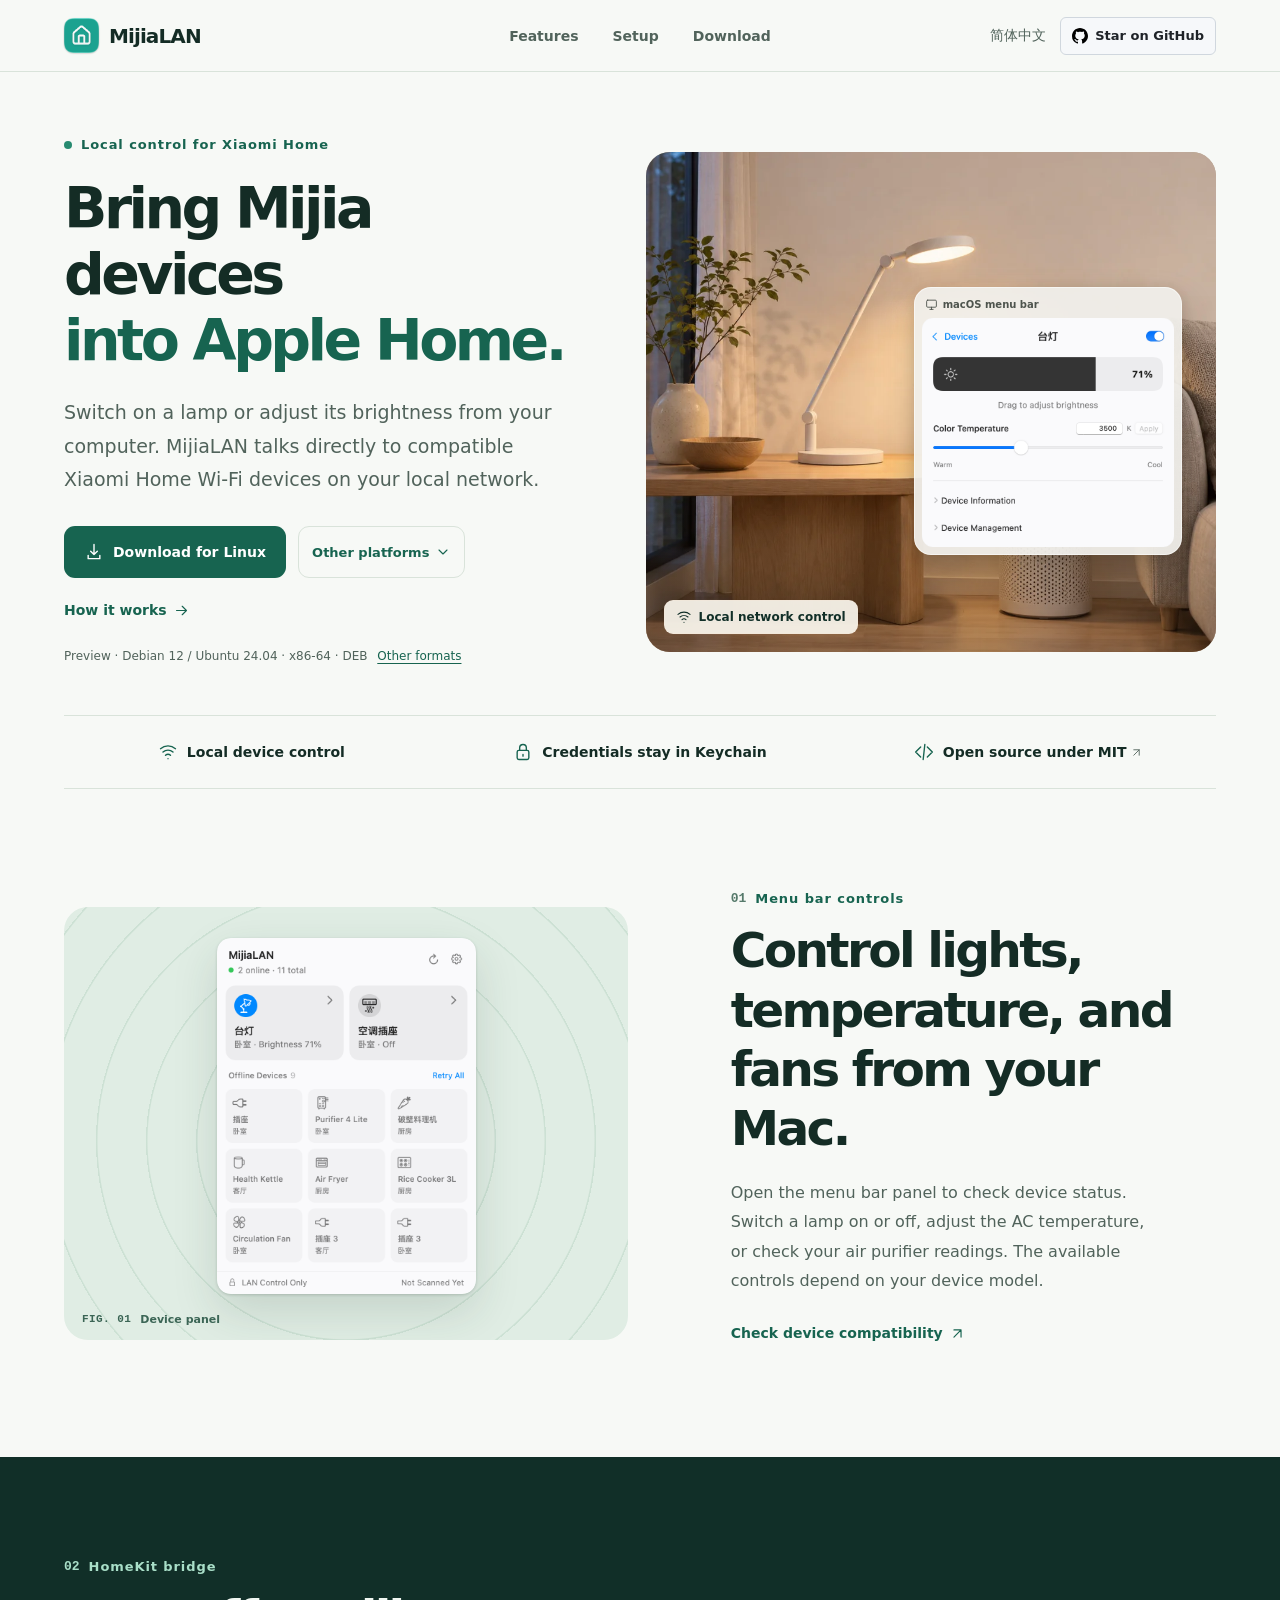
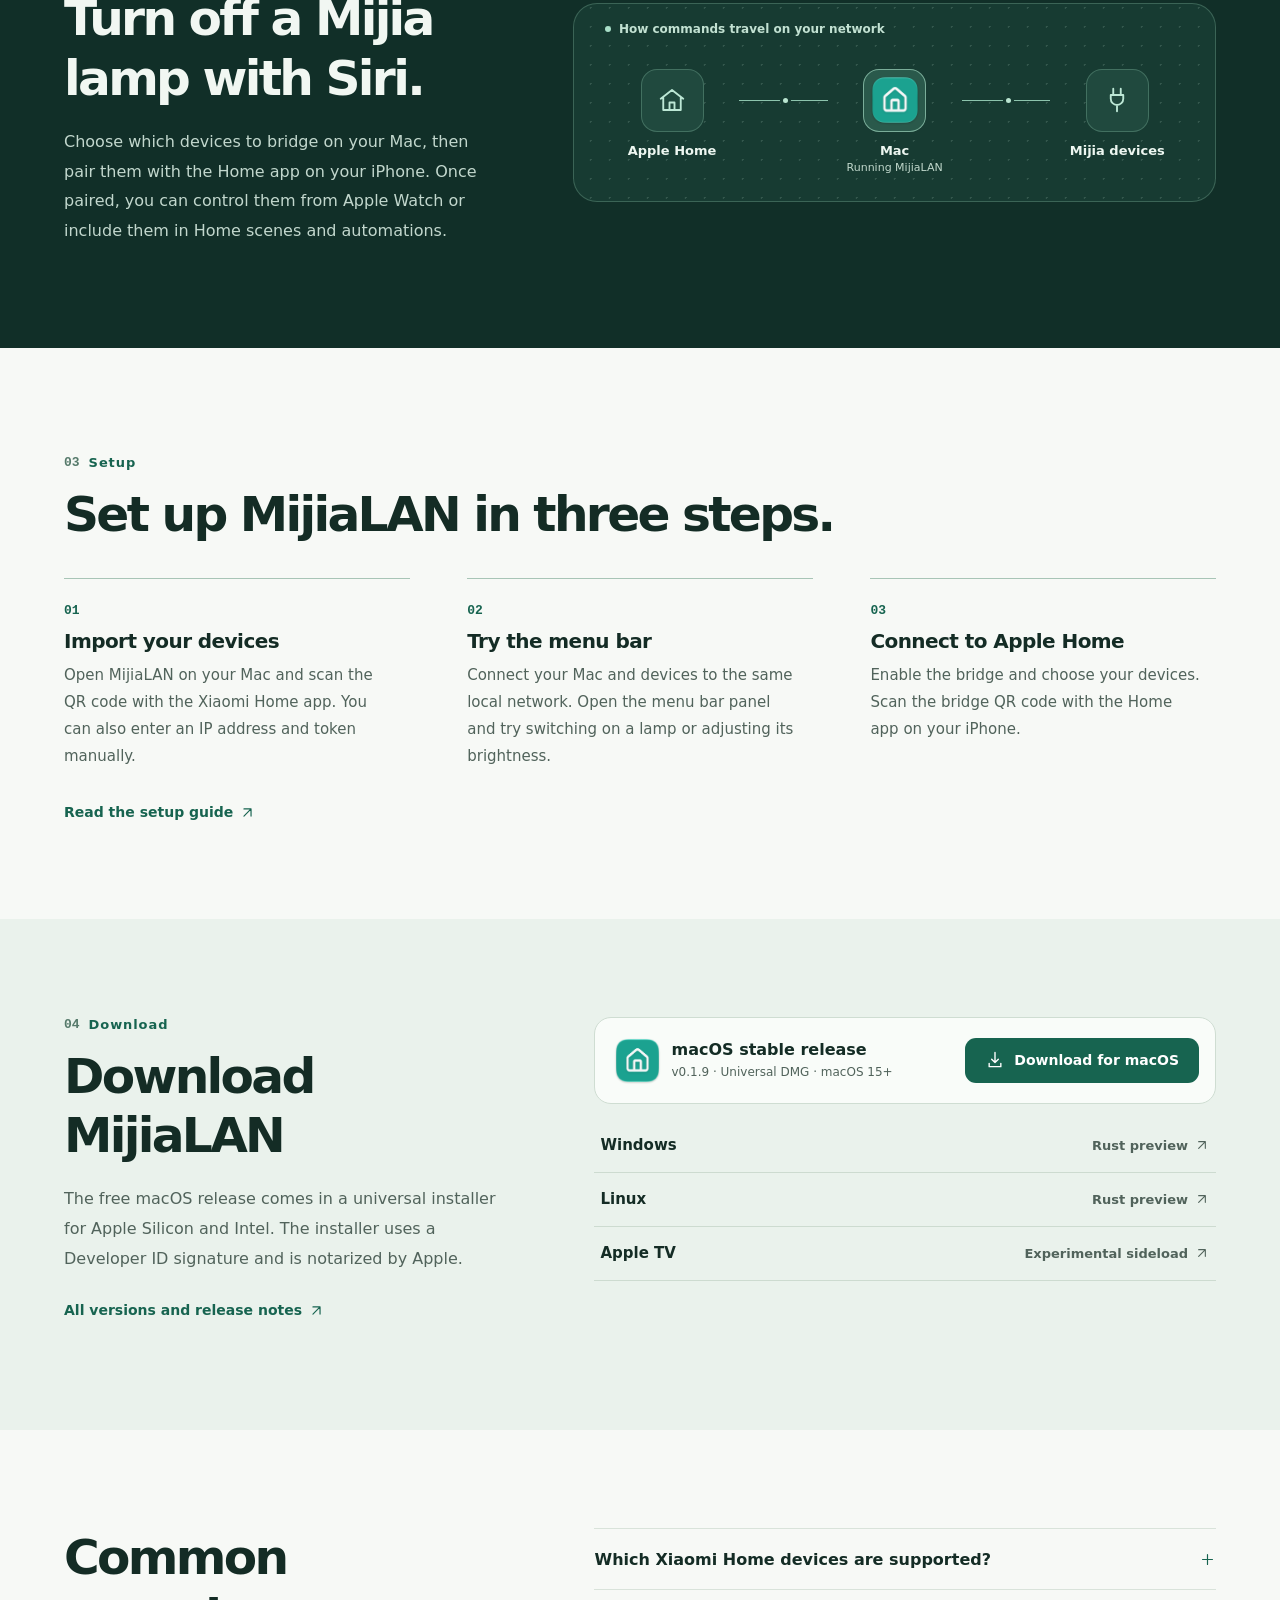
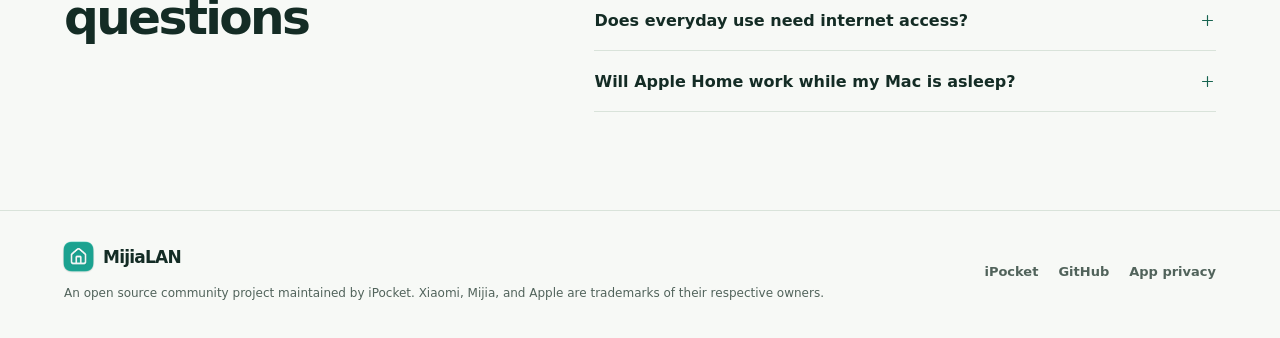
==== en/index.html @ 839fb007 "Update macOS download links for 0.1.9" ====
<!doctype html>
<html lang="en">
  <head>
    <meta charset="utf-8" />
    <meta name="viewport" content="width=device-width, initial-scale=1" />
    <meta name="theme-color" content="#f7f9f6" />
    <meta
      name="description"
      content="Control compatible Xiaomi Home devices from your Mac menu bar and bridge them to Apple Home (HomeKit) over your local network. Free and open source for macOS 15+."
    />
    <meta name="robots" content="max-image-preview:large" />
    <title>Local Xiaomi Home Control &amp; HomeKit Bridge | MijiaLAN</title>
    <link rel="canonical" href="https://mijialan.ipocket.xyz/en/" />
    <link rel="alternate" hreflang="zh-CN" href="https://mijialan.ipocket.xyz/" />
    <link rel="alternate" hreflang="en" href="https://mijialan.ipocket.xyz/en/" />
    <link rel="alternate" hreflang="x-default" href="https://mijialan.ipocket.xyz/" />
    <meta property="og:type" content="website" />
    <meta property="og:site_name" content="MijiaLAN" />
    <meta property="og:locale" content="en_US" />
    <meta property="og:locale:alternate" content="zh_CN" />
    <meta property="og:url" content="https://mijialan.ipocket.xyz/en/" />
    <meta property="og:title" content="Local Xiaomi Home Control &amp; HomeKit Bridge | MijiaLAN" />
    <meta
      property="og:description"
      content="Control Xiaomi Home devices from your Mac menu bar and connect them to Apple Home over your local network. Free and open source."
    />
    <meta property="og:image" content="https://mijialan.ipocket.xyz/assets/mijialan-share.jpg" />
    <meta property="og:image:width" content="1200" />
    <meta property="og:image:height" content="630" />
    <meta property="og:image:alt" content="The MijiaLAN icon next to a living room lit by a desk lamp." />
    <meta name="twitter:card" content="summary_large_image" />
    <meta name="twitter:image:alt" content="The MijiaLAN icon next to a living room lit by a desk lamp." />
    <link rel="icon" type="image/png" href="../assets/mijialan-icon.png" />
    <link rel="stylesheet" href="../styles.css?v=regional-analytics" />
    <script defer src="../downloads.js"></script>
    <script defer src="../analytics.js?v=regional-analytics"></script>
  </head>
  <body>
    <svg class="icon-library" xmlns="http://www.w3.org/2000/svg" aria-hidden="true">
      <symbol id="icon-arrow" viewBox="0 0 24 24"><path d="M5 12h14m-6-6 6 6-6 6" /></symbol>
      <symbol id="icon-external" viewBox="0 0 24 24"><path d="M7 17 17 7M7 7h10v10" /></symbol>
      <symbol id="icon-download" viewBox="0 0 24 24"><path d="M12 3v12m-4-4 4 4 4-4M5 16v4h14v-4" /></symbol>
      <symbol id="icon-chevron" viewBox="0 0 24 24"><path d="m6 9 6 6 6-6" /></symbol>
      <symbol id="icon-check" viewBox="0 0 24 24"><path d="m5 12 4 4L19 6" /></symbol>
      <symbol id="icon-wifi" viewBox="0 0 24 24">
        <path d="M3 8a14 14 0 0 1 18 0M6 12a9 9 0 0 1 12 0m-9 4a4.4 4.4 0 0 1 6 0m-3 4h.01" />
      </symbol>
      <symbol id="icon-home" viewBox="0 0 24 24"><path d="m3 11 9-7 9 7m-2-1v10H5V10m5 10v-6h4v6" /></symbol>
      <symbol id="icon-mac" viewBox="0 0 24 24">
        <rect x="3" y="4" width="18" height="13" rx="2" />
        <path d="M9 21h6m-3-4v4" />
      </symbol>
      <symbol id="icon-plug" viewBox="0 0 24 24">
        <path d="M9 3v5m6-5v5M7 8h10v3a5 5 0 0 1-10 0V8Zm5 8v5" />
      </symbol>
      <symbol id="icon-code" viewBox="0 0 24 24"><path d="m8 6-6 6 6 6m8-12 6 6-6 6m-3-15-2 18" /></symbol>
      <symbol id="icon-lock" viewBox="0 0 24 24">
        <rect x="5" y="10" width="14" height="11" rx="2" />
        <path d="M8 10V7a4 4 0 0 1 8 0v3m-4 5v2" />
      </symbol>
      <symbol id="icon-plus" viewBox="0 0 24 24"><path d="M5 12h14M12 5v14" /></symbol>
    </svg>
    <a class="skip-link" href="#main-content">Skip to content</a>

    <header class="site-header" id="top">
      <div class="shell header-inner">
        <a class="wordmark" href="#top" aria-label="MijiaLAN home">
          <img src="../assets/mijialan-icon.png" width="43" height="43" alt="" />
          <span>MijiaLAN</span>
        </a>
        <nav class="site-nav" aria-label="Main navigation">
          <a href="#features">Features</a>
          <a href="#setup">Setup</a>
          <a href="#download">Download</a>
        </nav>
        <div class="header-actions">
          <a class="locale-link" href="../" lang="zh-CN" hreflang="zh-CN">简体中文</a>
          <a
            class="source-link"
            href="https://github.com/iPocket-APP/MijiaLAN"
            aria-label="Star MijiaLAN on GitHub"
          >
            <img src="../assets/github-mark.svg" width="16" height="16" alt="" />
            <span>Star<span class="source-site"> on GitHub</span></span>
          </a>
        </div>
      </div>
    </header>

    <main id="main-content">
      <section class="shell hero" aria-labelledby="hero-title">
        <div class="hero-copy">
          <p class="eyebrow">
            <span class="status-dot" aria-hidden="true"></span> Local control for Xiaomi Home
          </p>
          <h1 id="hero-title">Bring Mijia devices <span>into Apple Home.</span></h1>
          <p class="hero-description">
            Switch on a lamp or adjust its brightness from your computer. MijiaLAN talks directly to
            compatible Xiaomi Home Wi-Fi devices on your local network.
          </p>
          <div class="hero-actions" data-platform-picker>
            <a
              class="button button-primary"
              href="#download"
              data-hero-download
              data-download-placement="hero"
              aria-describedby="hero-requirements"
            >
              <svg class="icon" aria-hidden="true"><use href="#icon-download" /></svg>
              <span>Choose a platform</span>
            </a>
            <button
              type="button"
              class="button platform-toggle"
              data-platform-toggle
              aria-controls="download-platforms"
              aria-expanded="false"
              hidden
            >
              <span>Other platforms</span>
              <svg class="icon" aria-hidden="true"><use href="#icon-chevron" /></svg>
            </button>
            <div
              class="platform-picker"
              id="download-platforms"
              role="group"
              aria-label="Download platform"
              hidden
            >
              <button
                type="button"
                data-option-platform="macos"
                data-label="Download for macOS"
                data-requirements="macOS 15 or later · Apple Silicon and Intel"
                aria-pressed="false"
              >
                <strong>macOS</strong>
                <small>Stable · Universal DMG</small>
                <svg class="icon" aria-hidden="true"><use href="#icon-check" /></svg>
              </button>
              <button
                type="button"
                data-option-platform="windows"
                data-label="Download for Windows"
                data-requirements="Preview · Windows x64 · MSI"
                data-release-label="Installation notes"
                aria-pressed="false"
              >
                <strong>Windows</strong>
                <small>Preview · x64 MSI</small>
                <svg class="icon" aria-hidden="true"><use href="#icon-check" /></svg>
              </button>
              <button
                type="button"
                data-option-platform="linux"
                data-label="Download for Linux"
                data-requirements="Preview · Debian 12 / Ubuntu 24.04 · x86-64 · DEB"
                data-release-label="Other formats"
                aria-pressed="false"
              >
                <strong>Linux</strong>
                <small>Preview · x86-64 DEB</small>
                <svg class="icon" aria-hidden="true"><use href="#icon-check" /></svg>
              </button>
            </div>
            <a class="text-link" href="#setup">
              How it works <svg class="icon" aria-hidden="true"><use href="#icon-arrow" /></svg>
            </a>
          </div>
          <p class="hero-requirements" id="hero-requirements">
            <span data-hero-requirements>macOS, Windows, and Linux</span>
            <a data-hero-release href="https://github.com/iPocket-APP/MijiaLAN/releases" hidden
              >Release notes</a
            >
          </p>
        </div>

        <figure class="hero-art">
          <img
            class="hero-scene"
            src="../assets/living-room.webp"
            width="960"
            height="1280"
            alt="A lit desk lamp and an air purifier in a living room."
          />
          <div class="hero-panel">
            <div class="panel-label">
              <svg class="icon" aria-hidden="true"><use href="#icon-mac" /></svg> macOS menu bar
            </div>
            <img
              src="../assets/macos-lamp-en.webp"
              width="720"
              height="654"
              alt="MijiaLAN lamp controls for power, brightness, and color temperature."
            />
          </div>
          <figcaption class="art-caption">
            <svg class="icon" aria-hidden="true"><use href="#icon-wifi" /></svg> Local network control
          </figcaption>
        </figure>
      </section>

      <ul class="shell facts" aria-label="Project highlights">
        <li>
          <svg class="icon" aria-hidden="true"><use href="#icon-wifi" /></svg
          ><span>Local device control</span>
        </li>
        <li>
          <svg class="icon" aria-hidden="true"><use href="#icon-lock" /></svg
          ><span>Credentials stay in Keychain</span>
        </li>
        <li>
          <svg class="icon" aria-hidden="true"><use href="#icon-code" /></svg>
          <a href="https://github.com/iPocket-APP/MijiaLAN/blob/main/LICENSE">
            Open source under MIT <svg class="icon" aria-hidden="true"><use href="#icon-external" /></svg>
          </a>
        </li>
      </ul>

      <section class="shell feature" id="features" aria-labelledby="feature-title">
        <figure class="feature-art">
          <img
            src="../assets/macos-panel-en.webp"
            width="720"
            height="990"
            alt="MijiaLAN menu bar panel showing a lamp, an AC plug, and the connection status of other devices."
            loading="lazy"
          />
          <figcaption><span class="figure-index">FIG. 01</span> Device panel</figcaption>
        </figure>
        <div class="section-copy">
          <p class="eyebrow section-label"><span>01</span> Menu bar controls</p>
          <h2 id="feature-title">Control lights, temperature, and fans from your Mac.</h2>
          <p>
            Open the menu bar panel to check device status. Switch a lamp on or off, adjust the AC
            temperature, or check your air purifier readings. The available controls depend on your device
            model.
          </p>
          <a
            class="text-link"
            href="https://github.com/iPocket-APP/MijiaLAN/blob/main/README.en.md#device-support"
          >
            Check device compatibility
            <svg class="icon" aria-hidden="true"><use href="#icon-external" /></svg>
          </a>
        </div>
      </section>

      <section class="bridge" id="apple-home" aria-labelledby="bridge-title">
        <div class="shell bridge-inner">
          <div class="section-copy">
            <p class="eyebrow section-label"><span>02</span> HomeKit bridge</p>
            <h2 id="bridge-title">Turn off a Mijia lamp with Siri.</h2>
            <p>
              Choose which devices to bridge on your Mac, then pair them with the Home app on your iPhone.
              Once paired, you can control them from Apple Watch or include them in Home scenes and
              automations.
            </p>
          </div>

          <figure class="route">
            <figcaption>
              <span class="status-dot" aria-hidden="true"></span> How commands travel on your network
            </figcaption>
            <div
              class="route-flow"
              role="img"
              aria-label="Apple Home controls Mijia Wi-Fi devices through a Mac running MijiaLAN."
            >
              <div class="route-node">
                <span class="route-icon"
                  ><svg class="icon" aria-hidden="true"><use href="#icon-home" /></svg
                ></span>
                <span>Apple Home</span>
              </div>
              <span class="route-line" aria-hidden="true"></span>
              <div class="route-node route-bridge">
                <span class="route-icon"
                  ><img src="../assets/mijialan-icon.png" width="68" height="68" alt=""
                /></span>
                <span>Mac <small>Running MijiaLAN</small></span>
              </div>
              <span class="route-line" aria-hidden="true"></span>
              <div class="route-node">
                <span class="route-icon"
                  ><svg class="icon" aria-hidden="true"><use href="#icon-plug" /></svg
                ></span>
                <span>Mijia devices</span>
              </div>
            </div>
          </figure>
        </div>
      </section>

      <section class="shell setup" id="setup" aria-labelledby="setup-title">
        <p class="eyebrow section-label"><span>03</span> Setup</p>
        <h2 id="setup-title">Set up MijiaLAN in three steps.</h2>
        <ol class="steps">
          <li>
            <span class="step-number" aria-hidden="true">01</span>
            <h3>Import your devices</h3>
            <p>
              Open MijiaLAN on your Mac and scan the QR code with the Xiaomi Home app. You can also enter an
              IP address and token manually.
            </p>
          </li>
          <li>
            <span class="step-number" aria-hidden="true">02</span>
            <h3>Try the menu bar</h3>
            <p>
              Connect your Mac and devices to the same local network. Open the menu bar panel and try
              switching on a lamp or adjusting its brightness.
            </p>
          </li>
          <li>
            <span class="step-number" aria-hidden="true">03</span>
            <h3>Connect to Apple Home</h3>
            <p>
              Enable the bridge and choose your devices. Scan the bridge QR code with the Home app on your
              iPhone.
            </p>
          </li>
        </ol>
        <a class="text-link" href="https://github.com/iPocket-APP/MijiaLAN/blob/main/README.en.md#setup">
          Read the setup guide <svg class="icon" aria-hidden="true"><use href="#icon-external" /></svg>
        </a>
      </section>

      <section class="downloads" id="download" aria-labelledby="download-title">
        <div class="shell downloads-inner">
          <div class="section-copy">
            <p class="eyebrow section-label"><span>04</span> Download</p>
            <h2 id="download-title">Download MijiaLAN</h2>
            <p>
              The free macOS release comes in a universal installer for Apple Silicon and Intel. The installer
              uses a Developer ID signature and is notarized by Apple.
            </p>
            <a class="text-link" href="https://github.com/iPocket-APP/MijiaLAN/releases">
              All versions and release notes
              <svg class="icon" aria-hidden="true"><use href="#icon-external" /></svg>
            </a>
          </div>
          <div class="platforms">
            <div class="mac-download">
              <div class="platform-heading">
                <img src="../assets/mijialan-icon.png" width="53" height="53" alt="" loading="lazy" />
                <div>
                  <h3>macOS stable release</h3>
                  <p>v0.1.9 · Universal DMG · macOS 15+</p>
                </div>
              </div>
              <a
                class="button button-primary"
                href="https://github.com/iPocket-APP/MijiaLAN/releases/download/v0.1.9/MijiaLAN-0.1.9-universal.dmg"
                data-download-placement="download_section"
                data-download-platform="macos"
              >
                <svg class="icon" aria-hidden="true"><use href="#icon-download" /></svg> Download for macOS
              </a>
            </div>
            <ul class="platform-links" aria-label="Other platforms">
              <li>
                <a
                  id="release-windows"
                  href="https://github.com/iPocket-APP/MijiaLAN/releases/tag/rs-v0.1.0-b14"
                  ><span>Windows</span
                  ><span class="platform-status"
                    >Rust preview
                    <svg class="icon" aria-hidden="true"><use href="#icon-external" /></svg></span
                ></a>
              </li>
              <li>
                <a
                  id="release-linux"
                  href="https://github.com/iPocket-APP/MijiaLAN/releases/tag/rs-linux-v0.1.0-b1"
                  ><span>Linux</span
                  ><span class="platform-status"
                    >Rust preview
                    <svg class="icon" aria-hidden="true"><use href="#icon-external" /></svg></span
                ></a>
              </li>
              <li>
                <a href="https://github.com/iPocket-APP/MijiaLAN/releases/tag/tvos-v0.1.1-b3"
                  ><span>Apple TV</span
                  ><span class="platform-status"
                    >Experimental sideload
                    <svg class="icon" aria-hidden="true"><use href="#icon-external" /></svg></span
                ></a>
              </li>
            </ul>
          </div>
        </div>
      </section>

      <section class="shell faq" aria-labelledby="faq-title">
        <h2 id="faq-title">Common questions</h2>
        <div class="faq-list">
          <details>
            <summary>
              Which Xiaomi Home devices are supported?
              <svg class="icon" aria-hidden="true"><use href="#icon-plus" /></svg>
            </summary>
            <p>
              MijiaLAN supports compatible Mijia Wi-Fi devices reachable on your local network, including
              selected lights, plugs, fans, air conditioners, and purifiers. See the
              <a href="https://github.com/iPocket-APP/MijiaLAN/blob/main/README.en.md#device-support"
                >device compatibility list</a
              >
              for models and available controls.
            </p>
          </details>
          <details>
            <summary>
              Does everyday use need internet access?
              <svg class="icon" aria-hidden="true"><use href="#icon-plus" /></svg>
            </summary>
            <p>
              Once your devices are imported and their specifications are cached, you can control them over
              your local network. QR import through Xiaomi Home and fetching uncached device specifications
              require internet access.
            </p>
          </details>
          <details>
            <summary>
              Will Apple Home work while my Mac is asleep?
              <svg class="icon" aria-hidden="true"><use href="#icon-plus" /></svg>
            </summary>
            <p>
              Apple Home needs your Mac to stay awake with MijiaLAN running in the background. A home hub such
              as a HomePod or Apple TV is also needed for remote access or Home automations.
            </p>
          </details>
        </div>
      </section>
    </main>

    <footer class="site-footer">
      <div class="shell footer-inner">
        <div>
          <a class="wordmark" href="#top" aria-label="MijiaLAN, back to top">
            <img src="../assets/mijialan-icon.png" width="37" height="37" alt="" loading="lazy" />
            <span>MijiaLAN</span>
          </a>
          <p>
            An open source community project maintained by iPocket. Xiaomi, Mijia, and Apple are trademarks of
            their respective owners.
          </p>
        </div>
        <nav class="footer-links" aria-label="Footer navigation">
          <a href="https://ipocket.xyz/">iPocket</a>
          <a href="https://github.com/iPocket-APP/MijiaLAN">GitHub</a>
          <a href="https://github.com/iPocket-APP/MijiaLAN/blob/main/PRIVACY.en.md">App privacy</a>
          <button
            type="button"
            data-analytics-settings="regional"
            aria-controls="analytics-consent"
            aria-expanded="false"
            hidden
          >
            Analytics settings
          </button>
        </nav>
      </div>
      <div class="shell">
        <section
          class="analytics-consent"
          id="analytics-consent"
          aria-labelledby="analytics-title"
          tabindex="-1"
          hidden
        >
          <h2 id="analytics-title">Analytics settings</h2>
          <p>
            Google Analytics uses cookies to measure page visits and installer button clicks. You can change
            your choice any time from the footer.
            <a href="https://policies.google.com/technologies/partner-sites?hl=en">How Google uses data</a>
          </p>
          <div class="analytics-actions">
            <button class="button analytics-choice" type="button" data-analytics-choice="deny">
              Turn off analytics
            </button>
            <button class="button analytics-choice" type="button" data-analytics-choice="allow">
              Allow analytics
            </button>
          </div>
        </section>
      </div>
    </footer>
  </body>
</html>
---- styles.css ----
:root {
  color-scheme: light;
  --paper: #f7f9f6;
  --ink: #142c25;
  --muted: #51635b;
  --green: #176450;
  --green-hover: #104e3f;
  --line: #d9e3da;
  --soft: #eaf2ec;
  --forest: #112f28;
  --mint: #a9dfc8;
  --page-width: 1220px;
  --gutter: clamp(20px, 5vw, 72px);
  --radius: 24px;
  font-family: -apple-system, BlinkMacSystemFont, "PingFang SC", "Microsoft YaHei", system-ui, sans-serif;
  background: var(--paper);
  color: var(--ink);
  font-synthesis: none;
  -webkit-font-smoothing: antialiased;
}

*,
*::before,
*::after {
  box-sizing: border-box;
}
body,
figure,
ul,
ol,
p,
h1,
h2,
h3 {
  margin: 0;
}
a {
  color: inherit;
  text-decoration: none;
}
img {
  display: block;
  max-width: 100%;
  height: auto;
}
section[id],
#main-content {
  scroll-margin-top: 24px;
}
::selection {
  color: var(--forest);
  background: #bfe6d4;
}
:focus-visible {
  outline: 2px solid #147b61;
  outline-offset: 5px;
}

.shell {
  width: min(var(--page-width), calc(100% - var(--gutter) * 2));
  margin-inline: auto;
}
.icon-library {
  position: absolute;
  width: 0;
  height: 0;
  overflow: hidden;
}
.icon {
  width: 20px;
  height: 20px;
  flex: none;
  fill: none;
  stroke: currentColor;
  stroke-width: 1.65;
  stroke-linecap: round;
  stroke-linejoin: round;
}
.skip-link {
  position: fixed;
  z-index: 5;
  top: 10px;
  left: 10px;
  padding: 10px 14px;
  color: white;
  background: var(--forest);
  border-radius: 8px;
  transform: translateY(-150%);
}
.skip-link:focus {
  transform: translateY(0);
}

.site-header {
  border-bottom: 1px solid var(--line);
}
.header-inner {
  min-height: 71px;
  display: grid;
  grid-template-columns: 1fr auto 1fr;
  gap: 24px;
  align-items: center;
}
.wordmark {
  display: inline-flex;
  align-items: center;
  gap: 6px;
  width: fit-content;
  font-size: 20px;
  font-weight: 750;
  letter-spacing: -0.045em;
}
.wordmark img {
  margin-left: -4px;
}
.site-nav {
  display: flex;
  align-items: center;
  gap: 34px;
}
.site-nav a,
.locale-link {
  min-height: 44px;
  display: inline-flex;
  align-items: center;
  font-size: 14px;
  font-weight: 600;
  color: var(--muted);
}
.site-nav a:hover,
.locale-link:hover {
  color: var(--green);
}
.header-actions {
  display: flex;
  align-items: center;
  gap: 14px;
  justify-self: end;
  white-space: nowrap;
}
.source-link {
  display: inline-flex;
  align-items: center;
  gap: 7px;
  min-height: 38px;
  padding-inline: 11px;
  border: 1px solid #d0d7de;
  border-radius: 6px;
  background: #f6f8fa;
  color: #1f2328;
  font-size: 13px;
  font-weight: 650;
}
.source-link:hover {
  border-color: #b6bec7;
  background: #eef1f4;
}
.source-link img {
  flex: none;
}

.hero {
  display: grid;
  grid-template-columns: 0.96fr 1.04fr;
  gap: clamp(34px, 4.3vw, 62px);
  align-items: center;
  padding-block: clamp(49px, 5.1vw, 74px) 48px;
}
.hero-copy {
  min-width: 0;
}
.eyebrow {
  display: flex;
  align-items: center;
  gap: 9px;
  font-size: 13px;
  font-weight: 720;
  color: var(--green);
  letter-spacing: 0.07em;
}
.status-dot {
  width: 8px;
  height: 8px;
  flex: none;
  border-radius: 50%;
  background: #278b70;
}
.hero h1 {
  margin-top: 23px;
  font-size: clamp(42px, 4.45vw, 66px);
  font-weight: 780;
  line-height: 1.16;
  letter-spacing: -0.062em;
}
.hero h1 span {
  display: block;
  color: var(--green);
}
.hero-description {
  margin-top: 23px;
  max-width: 26em;
  font-size: clamp(16px, 1.5vw, 19px);
  line-height: 1.75;
  color: var(--muted);
}
.hero-actions {
  position: relative;
  display: flex;
  flex-wrap: wrap;
  align-items: center;
  gap: 10px 12px;
  margin-top: 30px;
}
.hero-actions [hidden] {
  display: none;
}
.button {
  display: inline-flex;
  align-items: center;
  justify-content: center;
  gap: 9px;
  min-height: 52px;
  padding: 0 19px;
  border: 1px solid transparent;
  border-radius: 11px;
  font-size: 14px;
  font-weight: 710;
  white-space: nowrap;
  transition:
    background-color 0.18s ease,
    transform 0.18s ease;
}
.button-primary {
  background: var(--green);
  color: #fff;
}
.button-primary:hover {
  background: var(--green-hover);
}
.button-primary:active {
  transform: translateY(1px);
}
.platform-toggle {
  gap: 6px;
  padding-inline: 13px;
  font-family: inherit;
  font-size: 13px;
  cursor: pointer;
}
.platform-toggle:not(.button-primary) {
  border-color: var(--line);
  background: transparent;
  color: var(--green);
}
.platform-toggle:not(.button-primary):is(:hover, [aria-expanded="true"]) {
  background: var(--soft);
}
.platform-toggle .icon,
.platform-picker .icon {
  width: 16px;
  height: 16px;
}
.platform-toggle[aria-expanded="true"] .icon {
  transform: rotate(180deg);
}
.platform-picker {
  position: absolute;
  inset-block-start: calc(100% + 8px);
  inset-inline-start: 0;
  z-index: 2;
  width: min(278px, 100%);
  padding: 5px;
  border: 1px solid var(--line);
  border-radius: 14px;
  background: var(--paper);
  box-shadow: 0 12px 28px #142c2526;
}
.platform-picker button {
  display: grid;
  grid-template-columns: 1fr auto;
  align-items: center;
  gap: 2px 10px;
  width: 100%;
  min-height: 52px;
  padding: 8px 10px;
  border: 0;
  border-radius: 9px;
  background: none;
  color: var(--ink);
  font: inherit;
  font-size: 14px;
  text-align: start;
  cursor: pointer;
}
.platform-picker button:is(:hover, [aria-pressed="true"]) {
  background: var(--soft);
}
.platform-picker button:focus-visible {
  outline-offset: -2px;
}
.platform-picker small {
  grid-column: 1;
  color: var(--muted);
  font-size: 12px;
}
.platform-picker .icon {
  grid-area: 1 / 2 / span 2;
  color: var(--green);
  visibility: hidden;
}
.platform-picker button[aria-pressed="true"] .icon {
  visibility: visible;
}
.text-link {
  display: inline-flex;
  align-items: center;
  gap: 6px;
  width: fit-content;
  min-height: 44px;
  font-size: 14px;
  font-weight: 700;
  color: var(--green);
}
.text-link .icon {
  width: 17px;
  height: 17px;
  transition: transform 0.18s ease;
}
.text-link:hover {
  text-decoration: underline;
  text-underline-offset: 4px;
}
.text-link:hover .icon {
  transform: translateX(2px);
}
.hero-requirements {
  margin-top: 15px;
  color: var(--muted);
  font-size: 12px;
  line-height: 1.65;
}
.hero-requirements a {
  margin-inline-start: 6px;
  color: var(--green);
  text-decoration: underline;
  text-underline-offset: 3px;
  white-space: nowrap;
}

.hero-art {
  position: relative;
  isolation: isolate;
  overflow: hidden;
  aspect-ratio: 1.14;
  background: #b8a58f;
  border-radius: var(--radius);
}
.hero-scene {
  width: 100%;
  height: 100%;
  object-fit: cover;
  object-position: center 78%;
}
.hero-art::after {
  content: "";
  position: absolute;
  z-index: 0;
  inset: 62% 0 0;
  background: linear-gradient(0deg, #231d174d, transparent);
  pointer-events: none;
}
.hero-panel {
  position: absolute;
  z-index: 1;
  inset: 27% 6% auto auto;
  width: 47%;
  max-width: 294px;
  padding: 7px;
  border: 1px solid #ffffff85;
  border-radius: 17px;
  background: #f1efebef;
  box-shadow:
    0 18px 34px #30281c42,
    0 3px 12px #30281c24;
}
.panel-label {
  display: flex;
  align-items: center;
  gap: 5px;
  padding: 3px 3px 7px;
  color: #4e544d;
  font-size: 10px;
  font-weight: 650;
}
.panel-label .icon {
  width: 13px;
  height: 13px;
}
.hero-panel img {
  width: 100%;
  background: #f7f7f9;
  border-radius: 11px;
}
.art-caption {
  position: absolute;
  z-index: 1;
  bottom: 18px;
  left: 18px;
  display: flex;
  align-items: center;
  gap: 7px;
  padding: 8px 11px;
  border: 1px solid #f4e8d98c;
  border-radius: 9px;
  background: #f7f3e9f2;
  color: var(--forest);
  font-size: 12px;
  font-weight: 720;
}
.art-caption .icon {
  width: 16px;
  height: 16px;
}

.facts {
  display: grid;
  grid-template-columns: repeat(3, 1fr);
  gap: 14px;
  min-height: 74px;
  align-items: center;
  padding: 12px 0;
  border-block: 1px solid var(--line);
  list-style: none;
}
.facts li {
  display: flex;
  align-items: center;
  justify-content: center;
  gap: 9px;
  min-width: 0;
  font-size: 14px;
  font-weight: 620;
}
.facts li > .icon {
  color: var(--green);
}
.facts a {
  display: inline-flex;
  align-items: center;
  gap: 4px;
  min-height: 36px;
}
.facts a:hover {
  text-decoration: underline;
  text-underline-offset: 4px;
}
.facts a .icon {
  width: 13px;
  height: 13px;
  color: var(--muted);
}

.feature {
  display: grid;
  grid-template-columns: 1fr 0.86fr;
  gap: clamp(40px, 8vw, 116px);
  align-items: center;
  padding-block: clamp(64px, 8vw, 112px);
}
.feature-art {
  position: relative;
  isolation: isolate;
  min-height: 433px;
  display: grid;
  place-items: center;
  overflow: hidden;
  padding: 30px 24px 45px;
  border-radius: var(--radius);
  background: #e0ede4;
}
.feature-art::before {
  content: "";
  position: absolute;
  z-index: -1;
  inset: 0;
  background: repeating-radial-gradient(circle at 50% 54%, transparent 0 48px, #b3d1bf70 49px 50px);
}
.feature-art img {
  width: min(100%, 259px);
  border-radius: 14px;
  box-shadow:
    0 17px 45px #223d3026,
    0 1px 3px #223d3033;
}
.feature-art figcaption {
  position: absolute;
  left: 18px;
  bottom: 14px;
  display: flex;
  align-items: center;
  gap: 9px;
  font-size: 11px;
  font-weight: 640;
  color: #3b6555;
}
.figure-index,
.section-label span,
.step-number {
  font-family: ui-monospace, "SF Mono", Consolas, monospace;
  font-variant-numeric: tabular-nums;
}
.figure-index {
  letter-spacing: 0.04em;
}
.section-label span {
  color: #567a6b;
  letter-spacing: 0;
}
h2 {
  margin-top: 15px;
  font-size: clamp(31px, 3.8vw, 52px);
  font-weight: 760;
  line-height: 1.22;
  letter-spacing: -0.055em;
}
.section-copy > p:not(.eyebrow) {
  max-width: 27em;
  margin-top: 19px;
  color: var(--muted);
  font-size: 16px;
  line-height: 1.85;
}
.section-copy > .text-link {
  margin-top: 15px;
}

.bridge {
  background: var(--forest);
  color: #f1f7f2;
}
.bridge-inner {
  display: grid;
  grid-template-columns: 0.79fr 1.21fr;
  align-items: center;
  gap: clamp(36px, 7vw, 102px);
  padding-block: clamp(62px, 8vw, 102px);
}
.bridge .eyebrow,
.bridge .section-label span {
  color: var(--mint);
}
.bridge .section-copy > p:not(.eyebrow) {
  color: #c2d7cd;
}
.route {
  padding: 18px clamp(14px, 2.4vw, 32px) 27px;
  border: 1px solid #8ec2aa4d;
  border-radius: var(--radius);
  background:
    radial-gradient(#c2e1d22c 1px, transparent 1px) 50% 50% / 19px 19px,
    #173b32;
}
.route figcaption {
  display: flex;
  align-items: center;
  gap: 8px;
  font-size: 12px;
  font-weight: 660;
  color: #c2e1d2;
}
.route figcaption .status-dot {
  width: 6px;
  height: 6px;
  background: var(--mint);
}
.route-flow {
  display: grid;
  grid-template-columns: minmax(82px, 1fr) minmax(14px, 0.66fr) minmax(82px, 1fr) minmax(14px, 0.66fr) minmax(
      82px,
      1fr
    );
  align-items: start;
  margin-top: 33px;
}
.route-node {
  display: grid;
  justify-items: center;
  gap: 11px;
  color: #edf7f1;
  font-size: 13px;
  font-weight: 670;
  text-align: center;
}
.route-node small {
  display: block;
  margin-top: 3px;
  color: #c1d8cc;
  font-size: 11px;
  font-weight: 520;
}
.route-icon {
  display: grid;
  place-items: center;
  width: 63px;
  height: 63px;
  border: 1px solid #88bea655;
  border-radius: 16px;
  background: #20493e;
  color: #bce7d5;
}
.route-icon .icon {
  width: 30px;
  height: 30px;
  stroke-width: 1.5;
}
.route-bridge .route-icon {
  border-color: #a9dfc8a0;
  background: #2a594b;
}
.route-icon img {
  width: 56px;
}
.route-line {
  position: relative;
  align-self: start;
  height: 1px;
  margin-top: 31px;
  background: #8dc4ad;
}
.route-line::after {
  content: "";
  position: absolute;
  top: -2px;
  left: 50%;
  width: 5px;
  height: 5px;
  border-radius: 50%;
  background: #bae5d1;
  box-shadow: 0 0 0 3px #173b32;
}

.setup {
  padding-block: clamp(62px, 8.4vw, 112px) clamp(52px, 6.6vw, 88px);
}
.steps {
  display: grid;
  grid-template-columns: repeat(3, minmax(0, 1fr));
  gap: clamp(22px, 4.5vw, 64px);
  margin-top: 34px;
  padding: 0;
  list-style: none;
}
.steps li {
  padding-top: 20px;
  border-top: 1px solid #a8c5b6;
}
.step-number {
  color: var(--green);
  font-size: 13px;
  font-weight: 600;
}
.steps h3 {
  margin-top: 11px;
  font-size: 20px;
  font-weight: 730;
  letter-spacing: -0.028em;
}
.steps p {
  max-width: 22em;
  margin-top: 9px;
  color: var(--muted);
  font-size: 15px;
  line-height: 1.8;
}
.setup > .text-link {
  margin-top: 20px;
}

.downloads {
  background: var(--soft);
}
.downloads-inner {
  display: grid;
  grid-template-columns: 0.83fr 1.17fr;
  align-items: start;
  gap: clamp(28px, 7vw, 96px);
  padding-block: clamp(58px, 7.7vw, 98px);
}
.mac-download {
  display: flex;
  align-items: center;
  justify-content: space-between;
  gap: 12px 18px;
  padding: 16px;
  border: 1px solid #cfddd2;
  border-radius: 17px;
  background: #f9fcf9;
}
.platform-heading {
  display: flex;
  align-items: center;
  gap: 7px;
}
.platform-heading img {
  flex: none;
}
.platform-heading h3 {
  font-size: 16px;
}
.platform-heading p {
  margin-top: 4px;
  color: var(--muted);
  font-size: 12px;
  line-height: 1.5;
}
.mac-download .button {
  min-height: 45px;
}
.platform-links {
  margin-top: 15px;
  padding: 0;
  list-style: none;
}
.platform-links li {
  border-bottom: 1px solid #cddbd0;
}
.platform-links a {
  display: flex;
  align-items: center;
  justify-content: space-between;
  gap: 12px;
  min-height: 53px;
  padding-inline: 6px;
  font-size: 15px;
  font-weight: 650;
}
.platform-links a:hover {
  color: var(--green);
}
.platform-status {
  display: inline-flex;
  align-items: center;
  gap: 6px;
  color: var(--muted);
  font-size: 13px;
  font-weight: 570;
}
.platform-status .icon {
  width: 16px;
  height: 16px;
}

.faq {
  display: grid;
  grid-template-columns: 0.83fr 1.17fr;
  align-items: start;
  gap: clamp(24px, 7vw, 96px);
  padding-block: clamp(58px, 7.7vw, 98px);
}
.faq h2 {
  margin-top: 0;
}
.faq-list {
  border-top: 1px solid var(--line);
}
.faq details {
  border-bottom: 1px solid var(--line);
}
.faq summary {
  display: flex;
  align-items: center;
  justify-content: space-between;
  gap: 12px;
  min-height: 60px;
  padding-block: 12px;
  cursor: pointer;
  font-size: 16px;
  font-weight: 670;
  list-style: none;
}
.faq summary::-webkit-details-marker {
  display: none;
}
.faq summary:hover {
  color: var(--green);
}
.faq summary .icon {
  width: 17px;
  height: 17px;
  color: var(--green);
  transition: transform 0.18s ease;
}
.faq details[open] summary .icon {
  transform: rotate(45deg);
}
.faq details p {
  max-width: 40em;
  padding-bottom: 18px;
  color: var(--muted);
  font-size: 15px;
  line-height: 1.8;
}
.faq details a {
  color: var(--green);
  text-decoration: underline;
  text-underline-offset: 3px;
}

.site-footer {
  border-top: 1px solid var(--line);
}
.footer-inner {
  display: flex;
  align-items: center;
  justify-content: space-between;
  gap: 24px;
  padding-block: 27px 34px;
}
.site-footer .wordmark {
  font-size: 17px;
}
.footer-inner p {
  margin-top: 5px;
  color: var(--muted);
  font-size: 12px;
  line-height: 1.65;
}
.footer-links {
  display: flex;
  flex-wrap: wrap;
  align-items: center;
  gap: 2px 20px;
  color: var(--muted);
  font-size: 13px;
  font-weight: 630;
}
.footer-links a,
.footer-links button:not([hidden]) {
  display: inline-flex;
  align-items: center;
  min-height: 44px;
}
.footer-links button {
  padding: 0;
  border: 0;
  background: none;
  color: inherit;
  font: inherit;
  cursor: pointer;
}
.footer-links a:hover,
.footer-links button:hover {
  color: var(--green);
}

.analytics-consent {
  max-width: 510px;
  margin-inline-start: auto;
  margin-block-end: 24px;
  padding: 17px;
  border: 1px solid var(--line);
  border-radius: 16px;
  background: var(--paper);
}
.analytics-banner {
  position: fixed;
  inset-inline-end: var(--gutter);
  inset-block-end: max(16px, env(safe-area-inset-bottom));
  z-index: 6;
  width: min(420px, calc(100% - var(--gutter) * 2));
  max-block-size: calc(100dvh - 32px);
  margin: 0;
  overflow: auto;
  box-shadow: 0 12px 28px #142c2526;
}
.analytics-consent h2 {
  margin: 0;
  font-size: 19px;
  letter-spacing: -0.02em;
}
.analytics-consent p {
  margin-top: 8px;
  color: var(--muted);
  font-size: 13px;
  line-height: 1.6;
}
.analytics-consent p a {
  color: var(--green);
  text-decoration: underline;
  text-underline-offset: 3px;
}
.analytics-actions {
  display: flex;
  flex-wrap: wrap;
  gap: 8px;
  margin-top: 12px;
}
.analytics-actions .button {
  min-height: 44px;
  padding-inline: 12px;
  font-family: inherit;
  font-size: 13px;
  cursor: pointer;
}
.analytics-choice {
  border-color: var(--line);
  background: var(--paper);
  color: var(--ink);
}
.analytics-choice:hover {
  background: var(--soft);
}

@media (max-width: 1080px) {
  .mac-download {
    align-items: flex-start;
    flex-direction: column;
  }
  .feature-art {
    min-height: 405px;
  }
}

@media (max-width: 830px) {
  .header-inner {
    gap: 16px;
  }
  .site-nav {
    gap: 20px;
  }
  .hero {
    grid-template-columns: 1fr;
    gap: 34px;
    padding-block: 42px 31px;
  }
  .hero h1 {
    font-size: clamp(37px, 7.6vw, 63px);
  }
  .hero-description {
    max-width: 31em;
  }
  .hero-art {
    aspect-ratio: 1.28;
  }
  .hero-panel {
    max-width: 280px;
  }
  .feature {
    grid-template-columns: 1fr;
    gap: 30px;
  }
  .feature .section-copy {
    grid-row: 1;
  }
  .bridge-inner,
  .downloads-inner,
  .faq {
    grid-template-columns: 1fr;
  }
  .bridge-inner {
    gap: 30px;
  }
  .mac-download {
    align-items: center;
    flex-direction: row;
  }
}

@media (max-width: 640px) {
  .header-inner {
    min-height: 62px;
    grid-template-columns: auto 1fr;
    gap: 12px;
  }
  .wordmark {
    font-size: 18px;
  }
  .wordmark img {
    width: 38px;
  }
  .locale-link {
    font-size: 13px;
  }
  .site-nav,
  .source-site {
    display: none;
  }
  .source-link {
    min-height: 44px;
  }
}

@media (max-width: 540px) {
  .hero h1 {
    margin-top: 17px;
  }
  .hero-description {
    margin-top: 17px;
  }
  .hero-actions {
    gap: 6px 15px;
    margin-top: 22px;
  }
  .hero-requirements {
    margin-top: 11px;
  }
  .hero-art {
    aspect-ratio: 1.04;
    border-radius: 18px;
  }
  .hero-panel {
    right: 5%;
    width: 51%;
    padding: 4px;
    border-radius: 13px;
  }
  .hero-panel img {
    border-radius: 8px;
  }
  .panel-label {
    padding-bottom: 5px;
  }
  .art-caption {
    bottom: 11px;
    left: 11px;
  }
  .facts {
    grid-template-columns: 1fr;
    gap: 0;
    padding-block: 5px;
  }
  .facts li {
    min-height: 43px;
    justify-content: flex-start;
  }
  .facts li + li {
    border-top: 1px solid var(--line);
  }
  .feature-art {
    min-height: 0;
    padding: 26px 24px 40px;
    border-radius: 18px;
  }
  .feature-art img {
    width: min(84%, 240px);
  }
  .route {
    padding-bottom: 21px;
    border-radius: 18px;
  }
  .route-flow {
    grid-template-columns: minmax(72px, 1fr) minmax(6px, 0.47fr) minmax(72px, 1fr) minmax(6px, 0.47fr) minmax(
        72px,
        1fr
      );
    gap: 1px;
    margin-top: 25px;
  }
  .route-icon {
    width: 49px;
    height: 49px;
    border-radius: 13px;
  }
  .route-icon .icon {
    width: 25px;
    height: 25px;
  }
  .route-icon img {
    width: 43px;
  }
  .route-node {
    gap: 9px;
    font-size: 11px;
  }
  .route-node small {
    font-size: 10px;
  }
  .route-line {
    margin-top: 24px;
  }
  .steps {
    grid-template-columns: 1fr;
    gap: 17px;
    margin-top: 26px;
  }
  .steps li {
    display: grid;
    grid-template-columns: 34px 1fr;
    align-items: baseline;
    column-gap: 6px;
    padding-top: 15px;
  }
  .steps h3 {
    margin-top: 0;
  }
  .steps p {
    grid-column: 2;
    margin-top: 6px;
  }
  .mac-download {
    align-items: flex-start;
    flex-direction: column;
    padding: 13px;
  }
  .mac-download .button {
    width: 100%;
  }
  .footer-inner {
    align-items: flex-start;
    flex-direction: column;
    gap: 9px;
  }
}

@media (prefers-reduced-motion: reduce) {
  .button,
  .text-link .icon,
  .faq summary .icon {
    transition: none;
  }
}
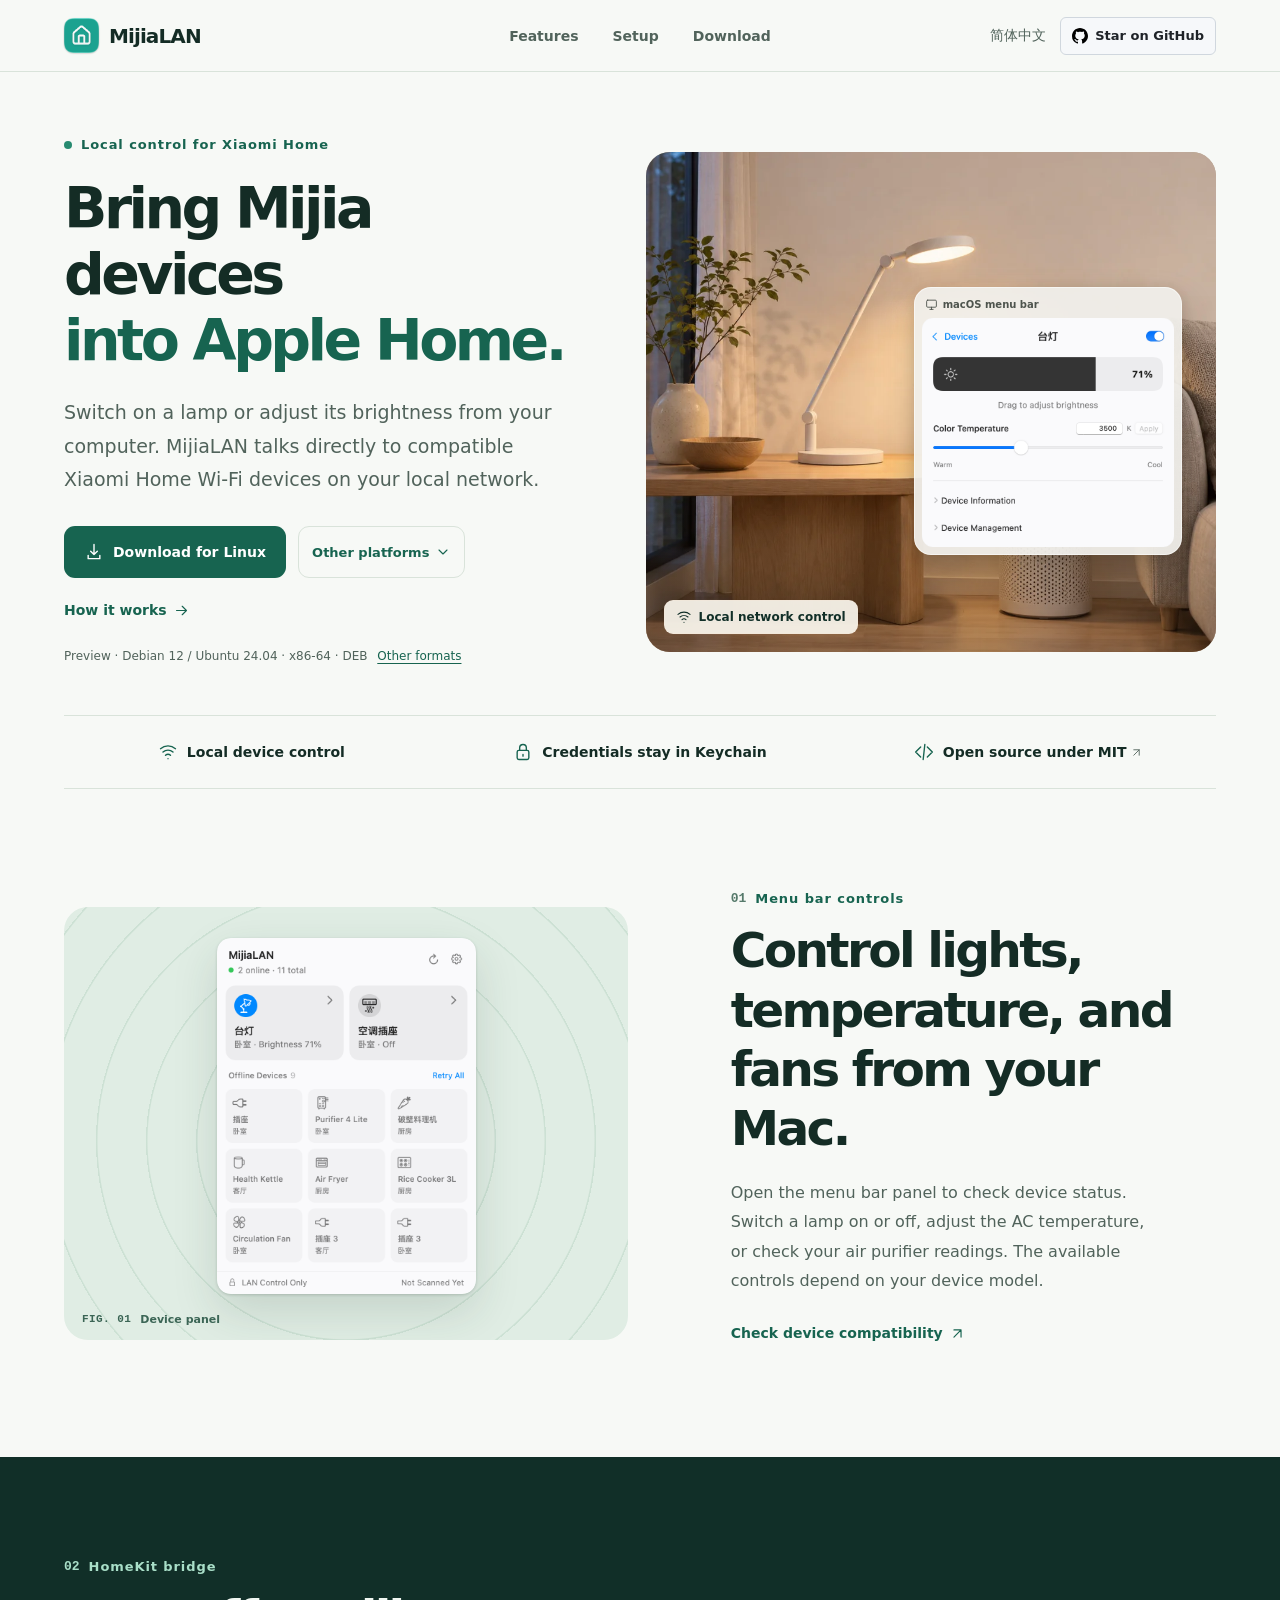
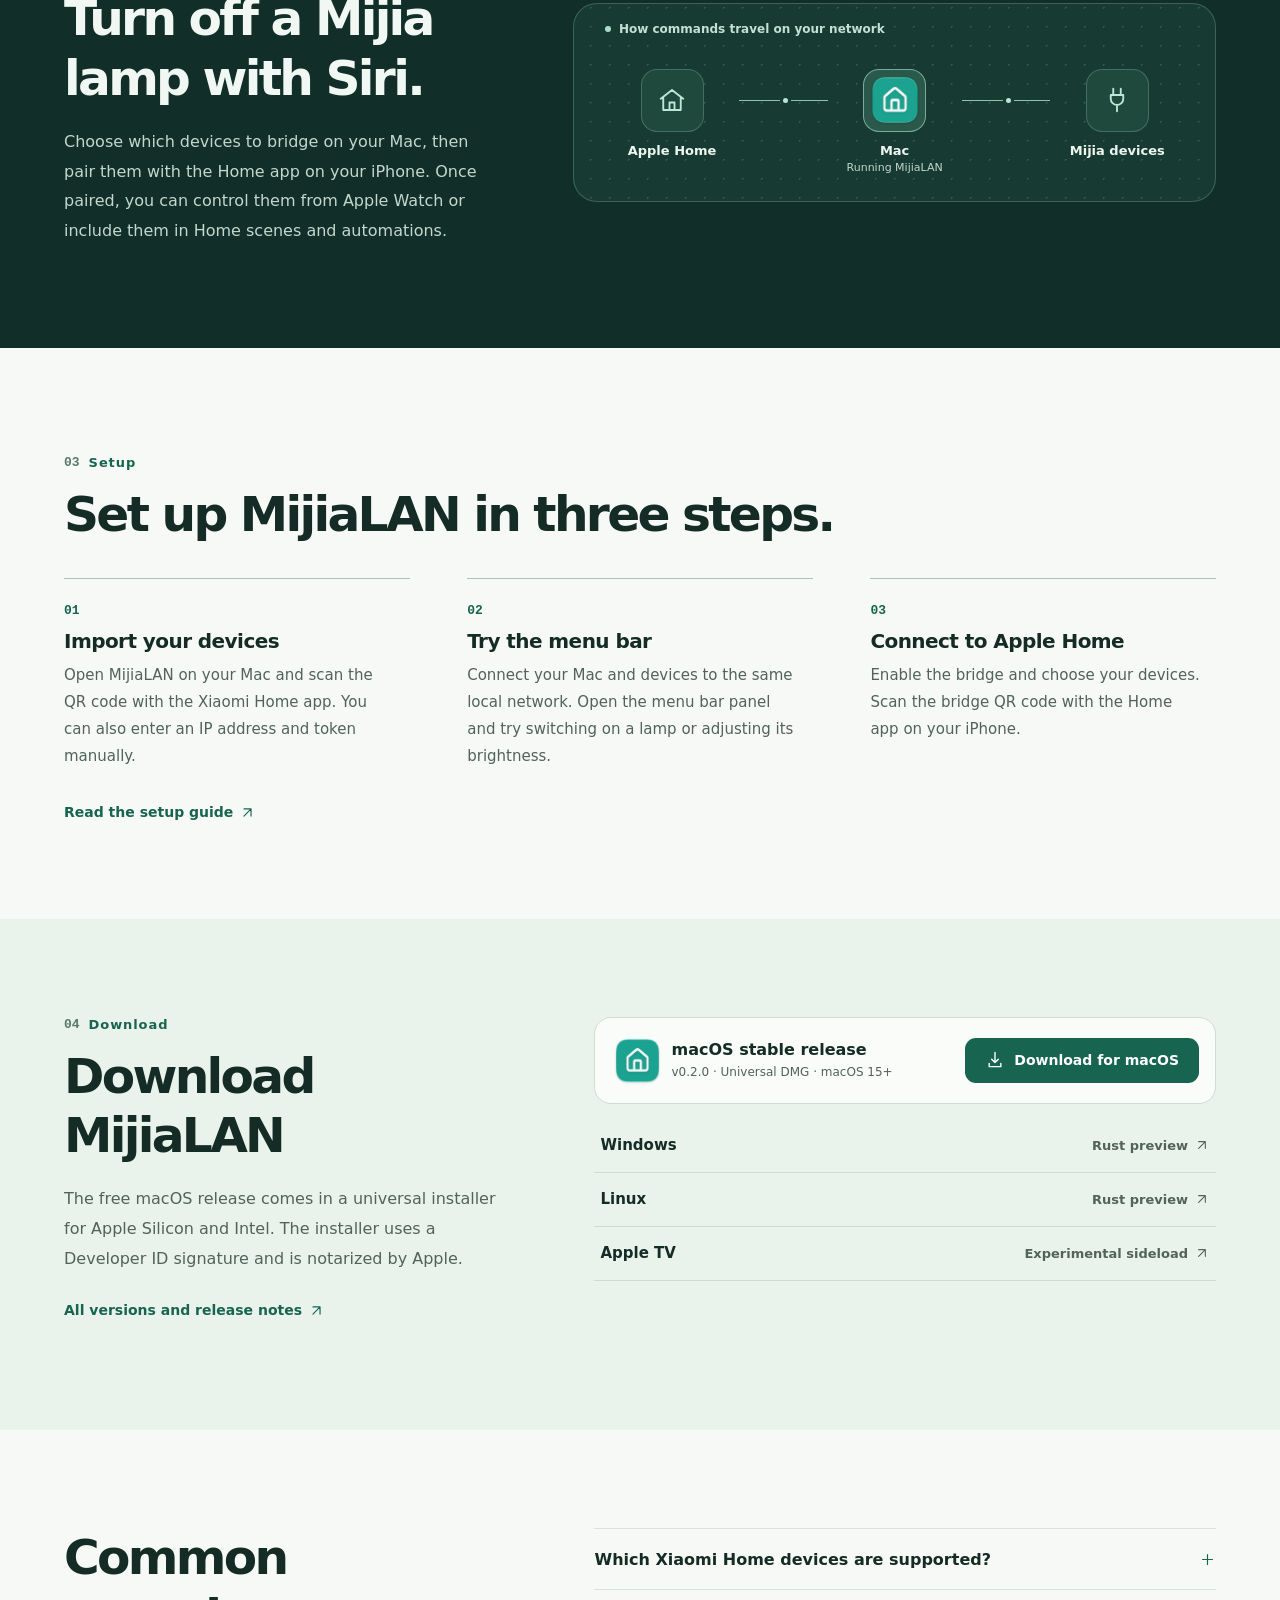
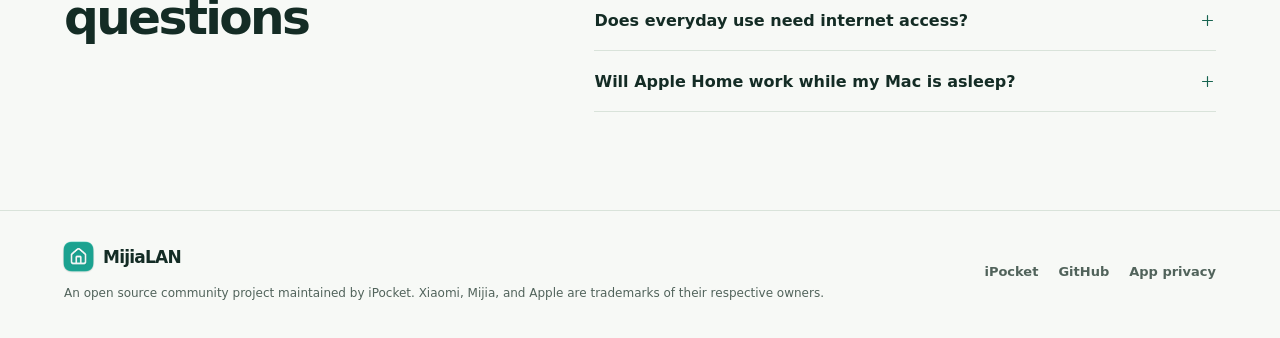
==== commit 21402c12: "Update macOS download links for 0.2.0" ====
--- a/en/index.html
+++ b/en/index.html
@@ -346,12 +346,12 @@
                 <img src="../assets/mijialan-icon.png" width="53" height="53" alt="" loading="lazy" />
                 <div>
                   <h3>macOS stable release</h3>
-                  <p>v0.1.9 · Universal DMG · macOS 15+</p>
+                  <p>v0.2.0 · Universal DMG · macOS 15+</p>
                 </div>
               </div>
               <a
                 class="button button-primary"
-                href="https://github.com/iPocket-APP/MijiaLAN/releases/download/v0.1.9/MijiaLAN-0.1.9-universal.dmg"
+                href="https://github.com/iPocket-APP/MijiaLAN/releases/download/v0.2.0/MijiaLAN-0.2.0-universal.dmg"
                 data-download-placement="download_section"
                 data-download-platform="macos"
               >
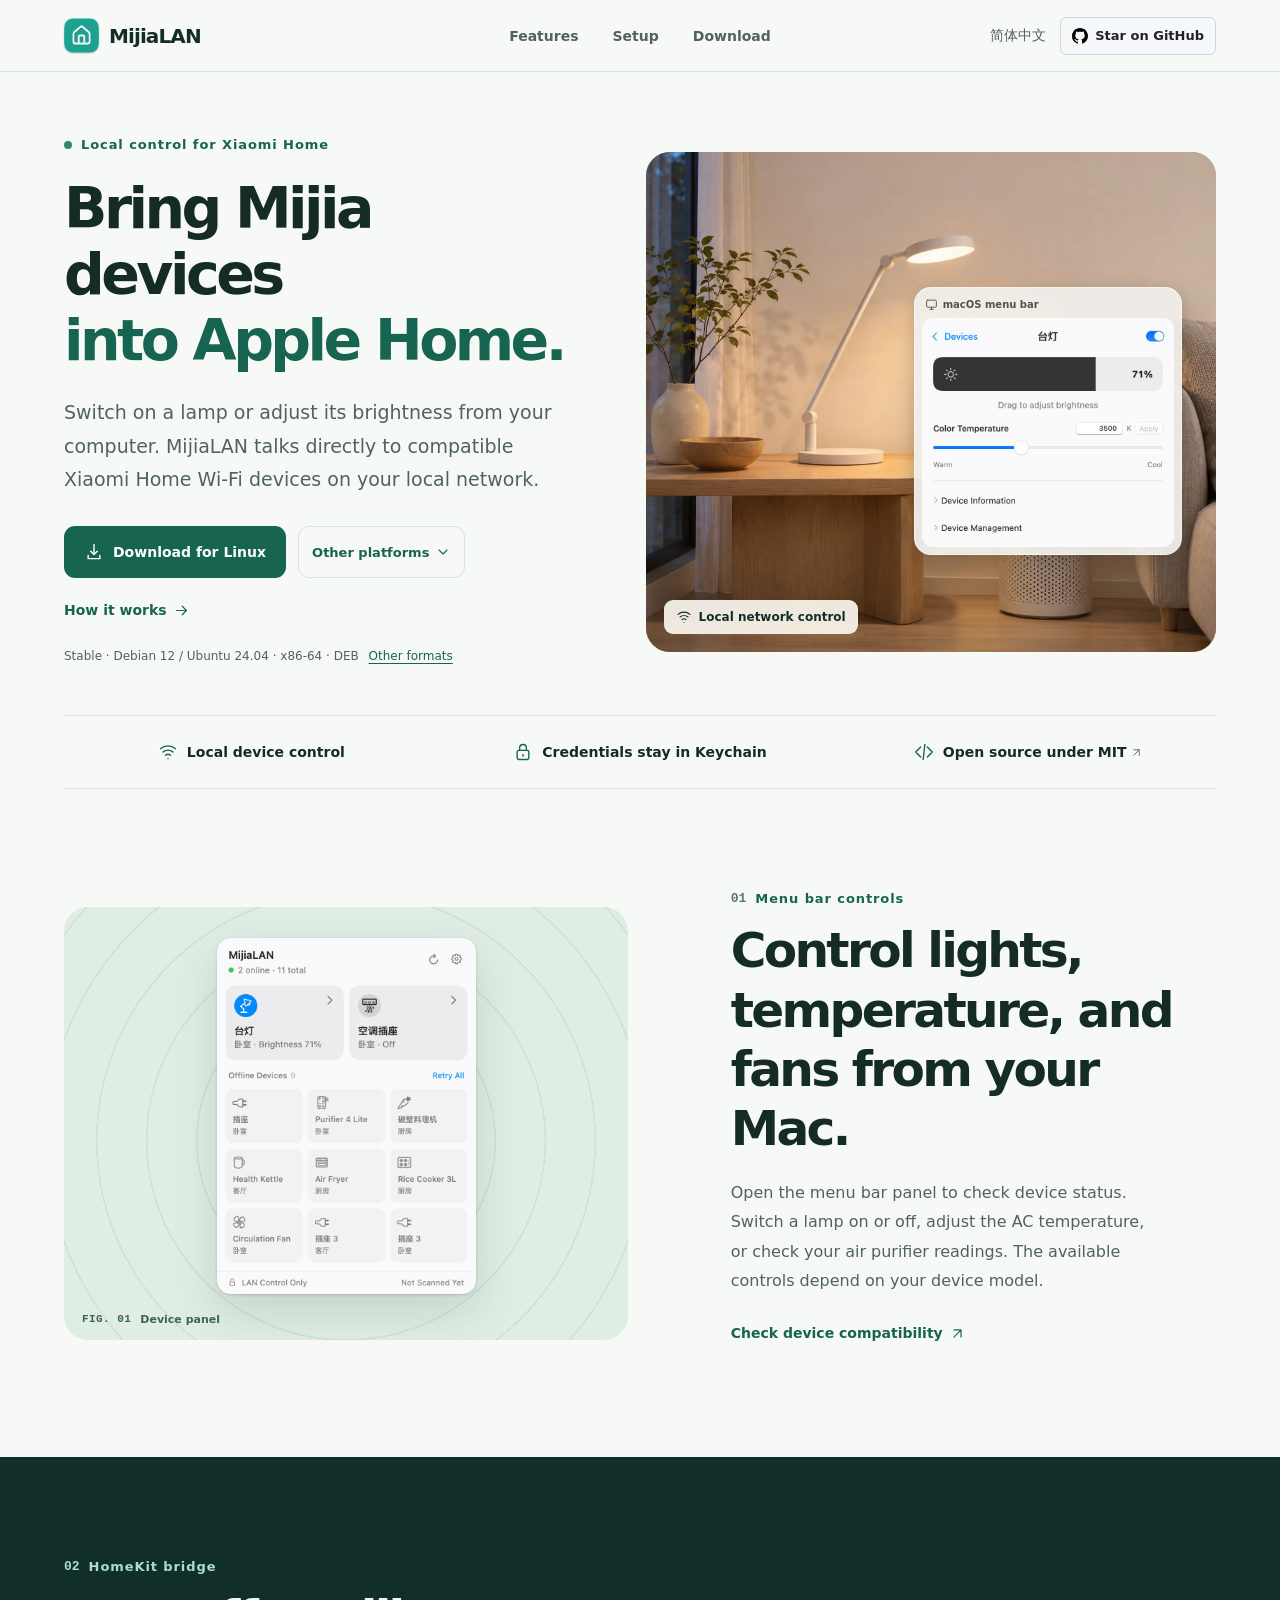
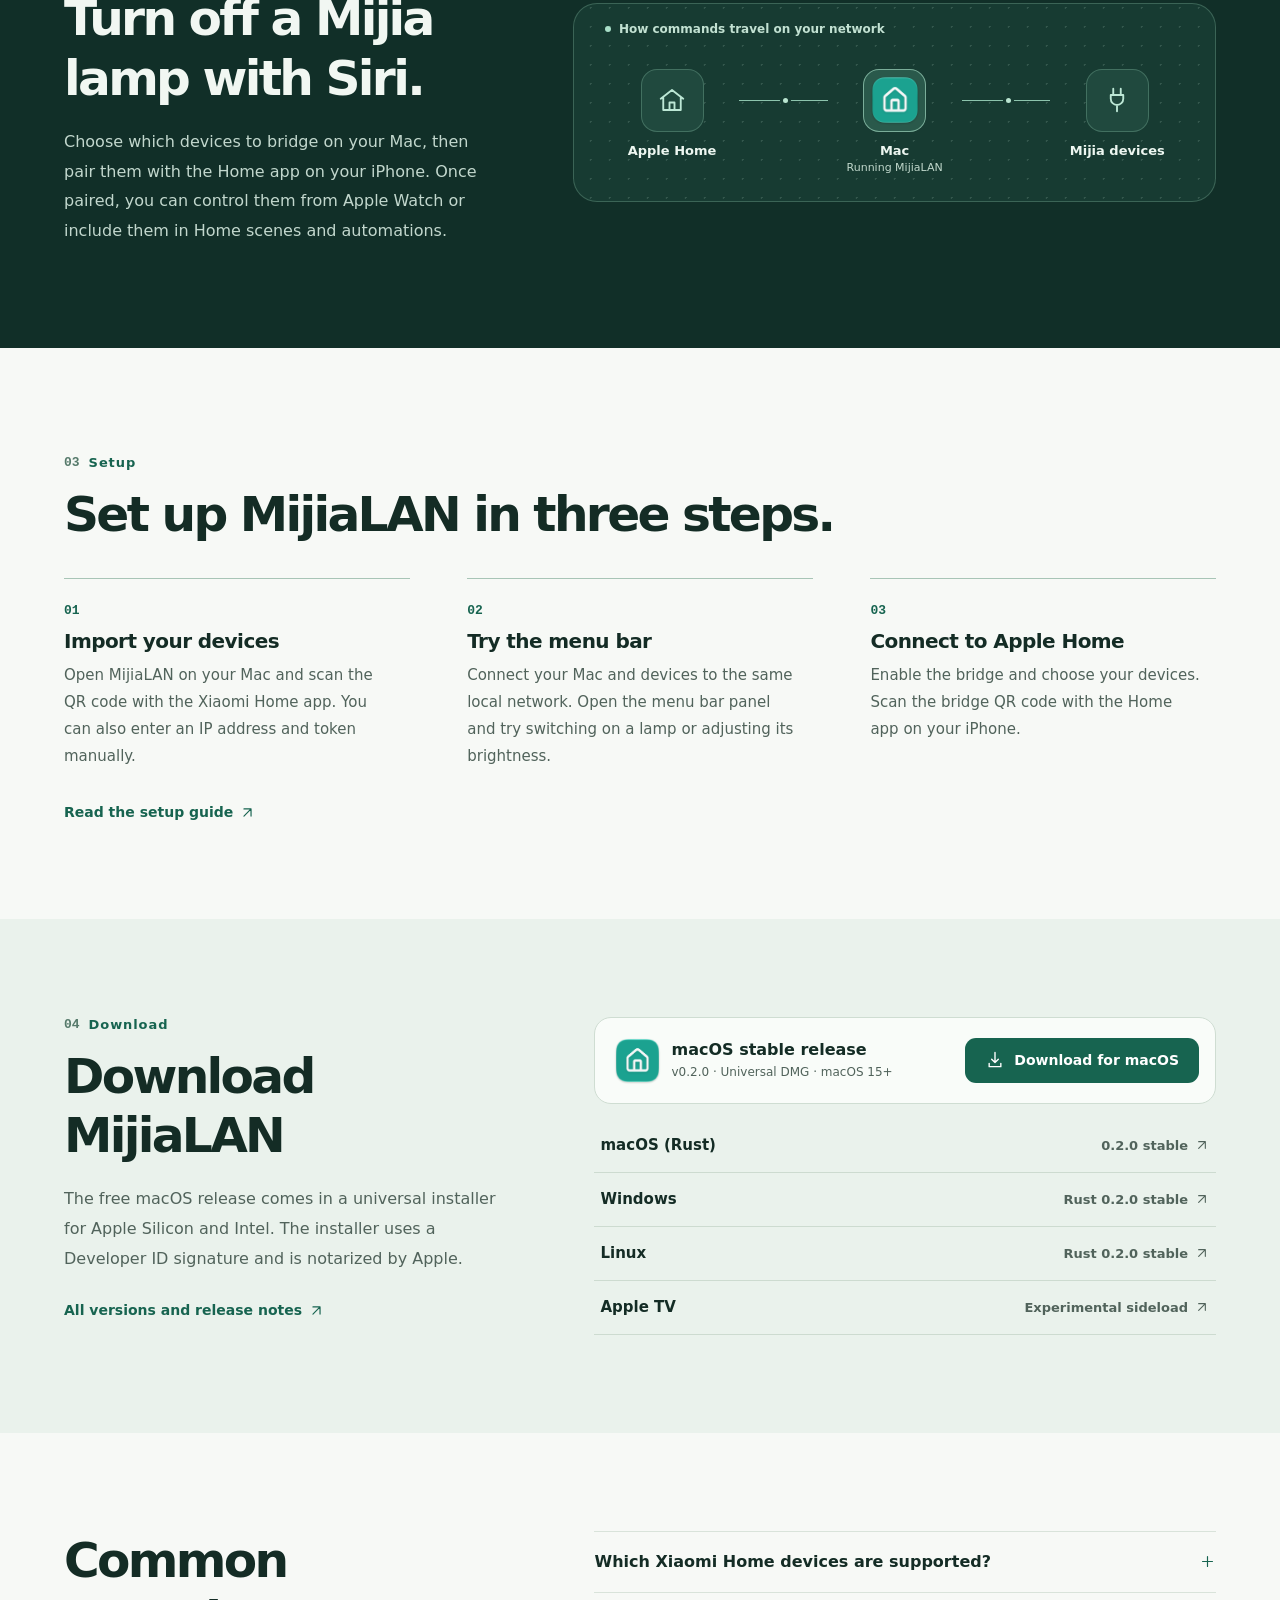
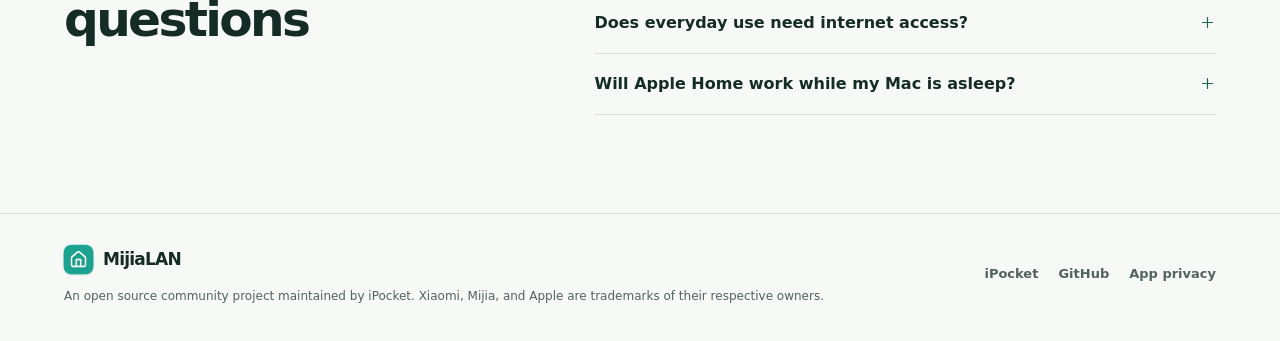
==== commit c04cee7c: "Link the MijiaLAN Rust 0.2.0 stable downloads" ====
--- a/en/index.html
+++ b/en/index.html
@@ -32,7 +32,7 @@
     <meta name="twitter:image:alt" content="The MijiaLAN icon next to a living room lit by a desk lamp." />
     <link rel="icon" type="image/png" href="../assets/mijialan-icon.png" />
     <link rel="stylesheet" href="../styles.css?v=regional-analytics" />
-    <script defer src="../downloads.js"></script>
+    <script defer src="../downloads.js?v=rs-0.2.0-b16"></script>
     <script defer src="../analytics.js?v=regional-analytics"></script>
   </head>
   <body>
@@ -142,24 +142,24 @@
                 type="button"
                 data-option-platform="windows"
                 data-label="Download for Windows"
-                data-requirements="Preview · Windows x64 · MSI"
+                data-requirements="Stable · Windows x64 · MSI"
                 data-release-label="Installation notes"
                 aria-pressed="false"
               >
                 <strong>Windows</strong>
-                <small>Preview · x64 MSI</small>
+                <small>Stable · x64 MSI</small>
                 <svg class="icon" aria-hidden="true"><use href="#icon-check" /></svg>
               </button>
               <button
                 type="button"
                 data-option-platform="linux"
                 data-label="Download for Linux"
-                data-requirements="Preview · Debian 12 / Ubuntu 24.04 · x86-64 · DEB"
+                data-requirements="Stable · Debian 12 / Ubuntu 24.04 · x86-64 · DEB"
                 data-release-label="Other formats"
                 aria-pressed="false"
               >
                 <strong>Linux</strong>
-                <small>Preview · x86-64 DEB</small>
+                <small>Stable · x86-64 DEB</small>
                 <svg class="icon" aria-hidden="true"><use href="#icon-check" /></svg>
               </button>
             </div>
@@ -358,24 +358,32 @@
                 <svg class="icon" aria-hidden="true"><use href="#icon-download" /></svg> Download for macOS
               </a>
             </div>
-            <ul class="platform-links" aria-label="Other platforms">
+            <ul class="platform-links" aria-label="Other editions and platforms">
+              <li>
+                <a href="https://github.com/iPocket-APP/MijiaLAN/releases/tag/rs-v0.2.0-b16"
+                  ><span>macOS (Rust)</span
+                  ><span class="platform-status"
+                    >0.2.0 stable
+                    <svg class="icon" aria-hidden="true"><use href="#icon-external" /></svg></span
+                ></a>
+              </li>
               <li>
                 <a
                   id="release-windows"
-                  href="https://github.com/iPocket-APP/MijiaLAN/releases/tag/rs-v0.1.0-b14"
+                  href="https://github.com/iPocket-APP/MijiaLAN/releases/tag/rs-v0.2.0-b16"
                   ><span>Windows</span
                   ><span class="platform-status"
-                    >Rust preview
+                    >Rust 0.2.0 stable
                     <svg class="icon" aria-hidden="true"><use href="#icon-external" /></svg></span
                 ></a>
               </li>
               <li>
                 <a
                   id="release-linux"
-                  href="https://github.com/iPocket-APP/MijiaLAN/releases/tag/rs-linux-v0.1.0-b1"
+                  href="https://github.com/iPocket-APP/MijiaLAN/releases/tag/rs-v0.2.0-b16"
                   ><span>Linux</span
                   ><span class="platform-status"
-                    >Rust preview
+                    >Rust 0.2.0 stable
                     <svg class="icon" aria-hidden="true"><use href="#icon-external" /></svg></span
                 ></a>
               </li>
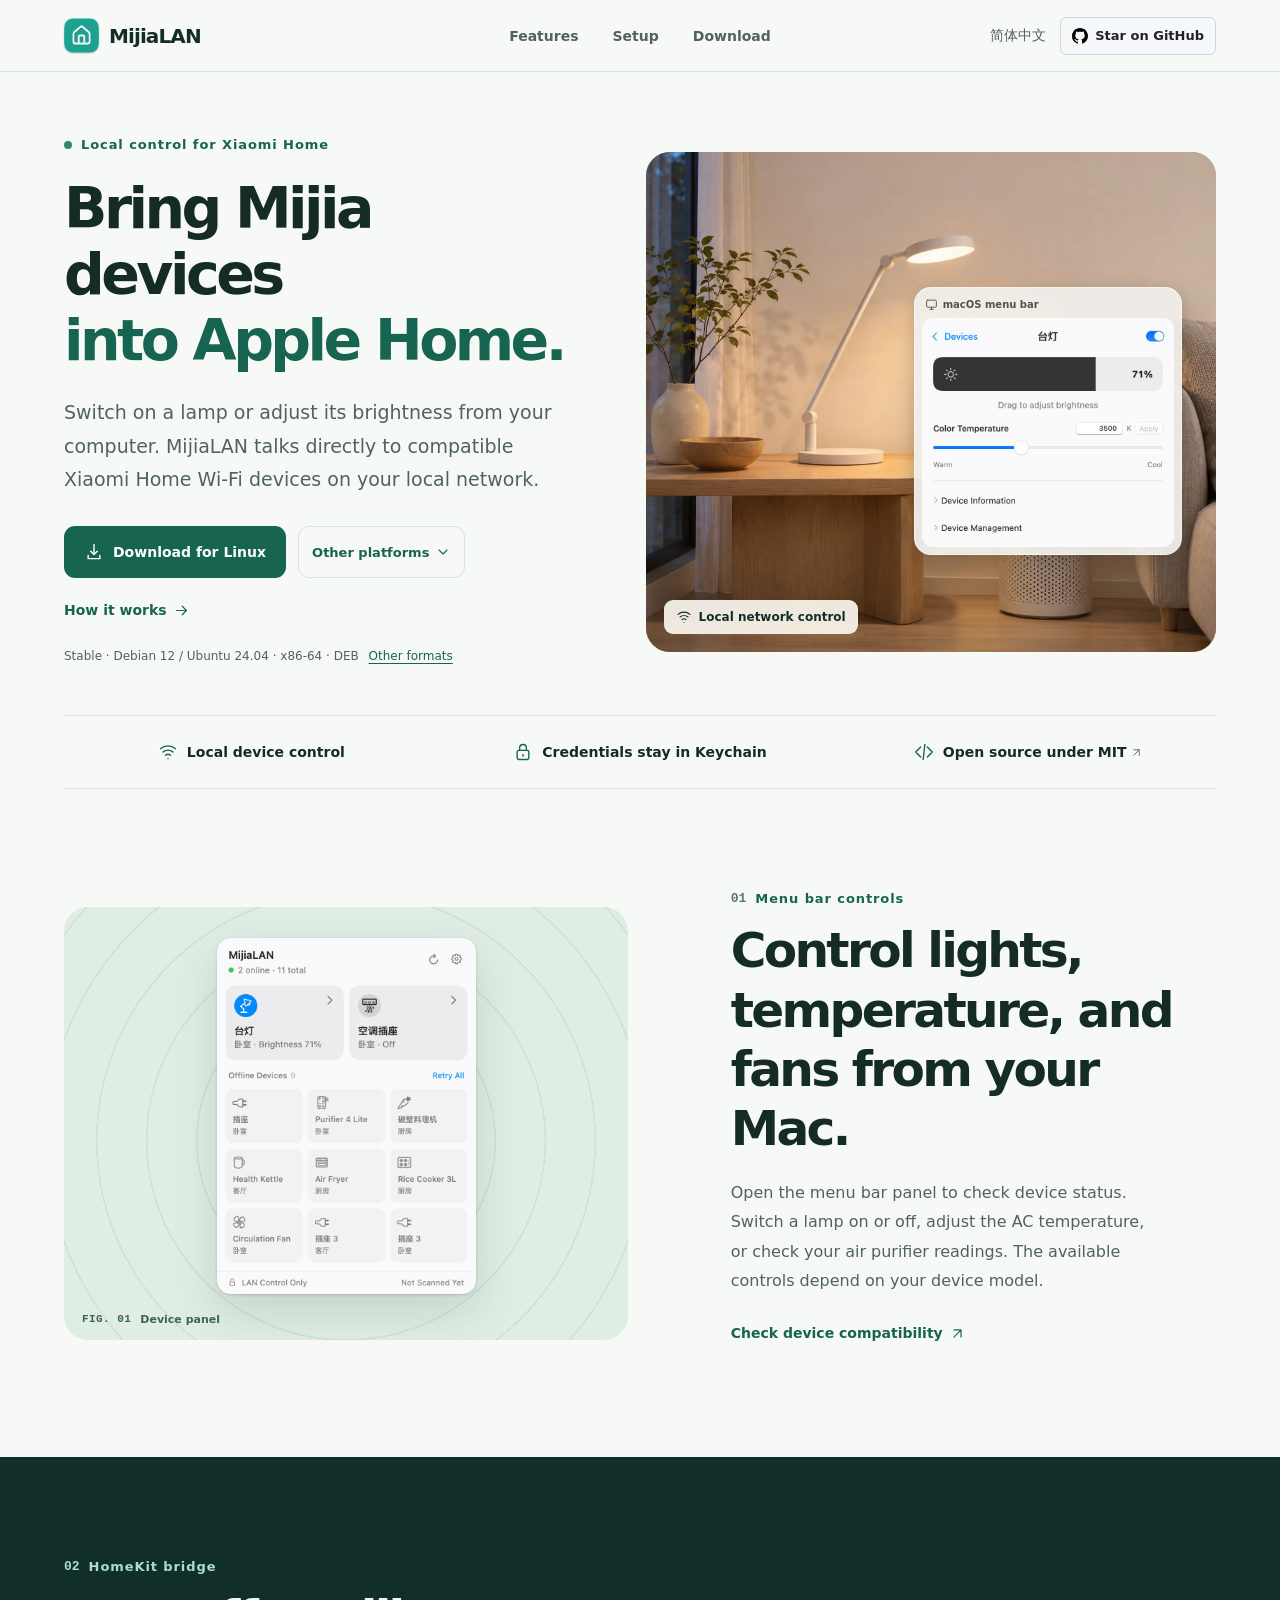
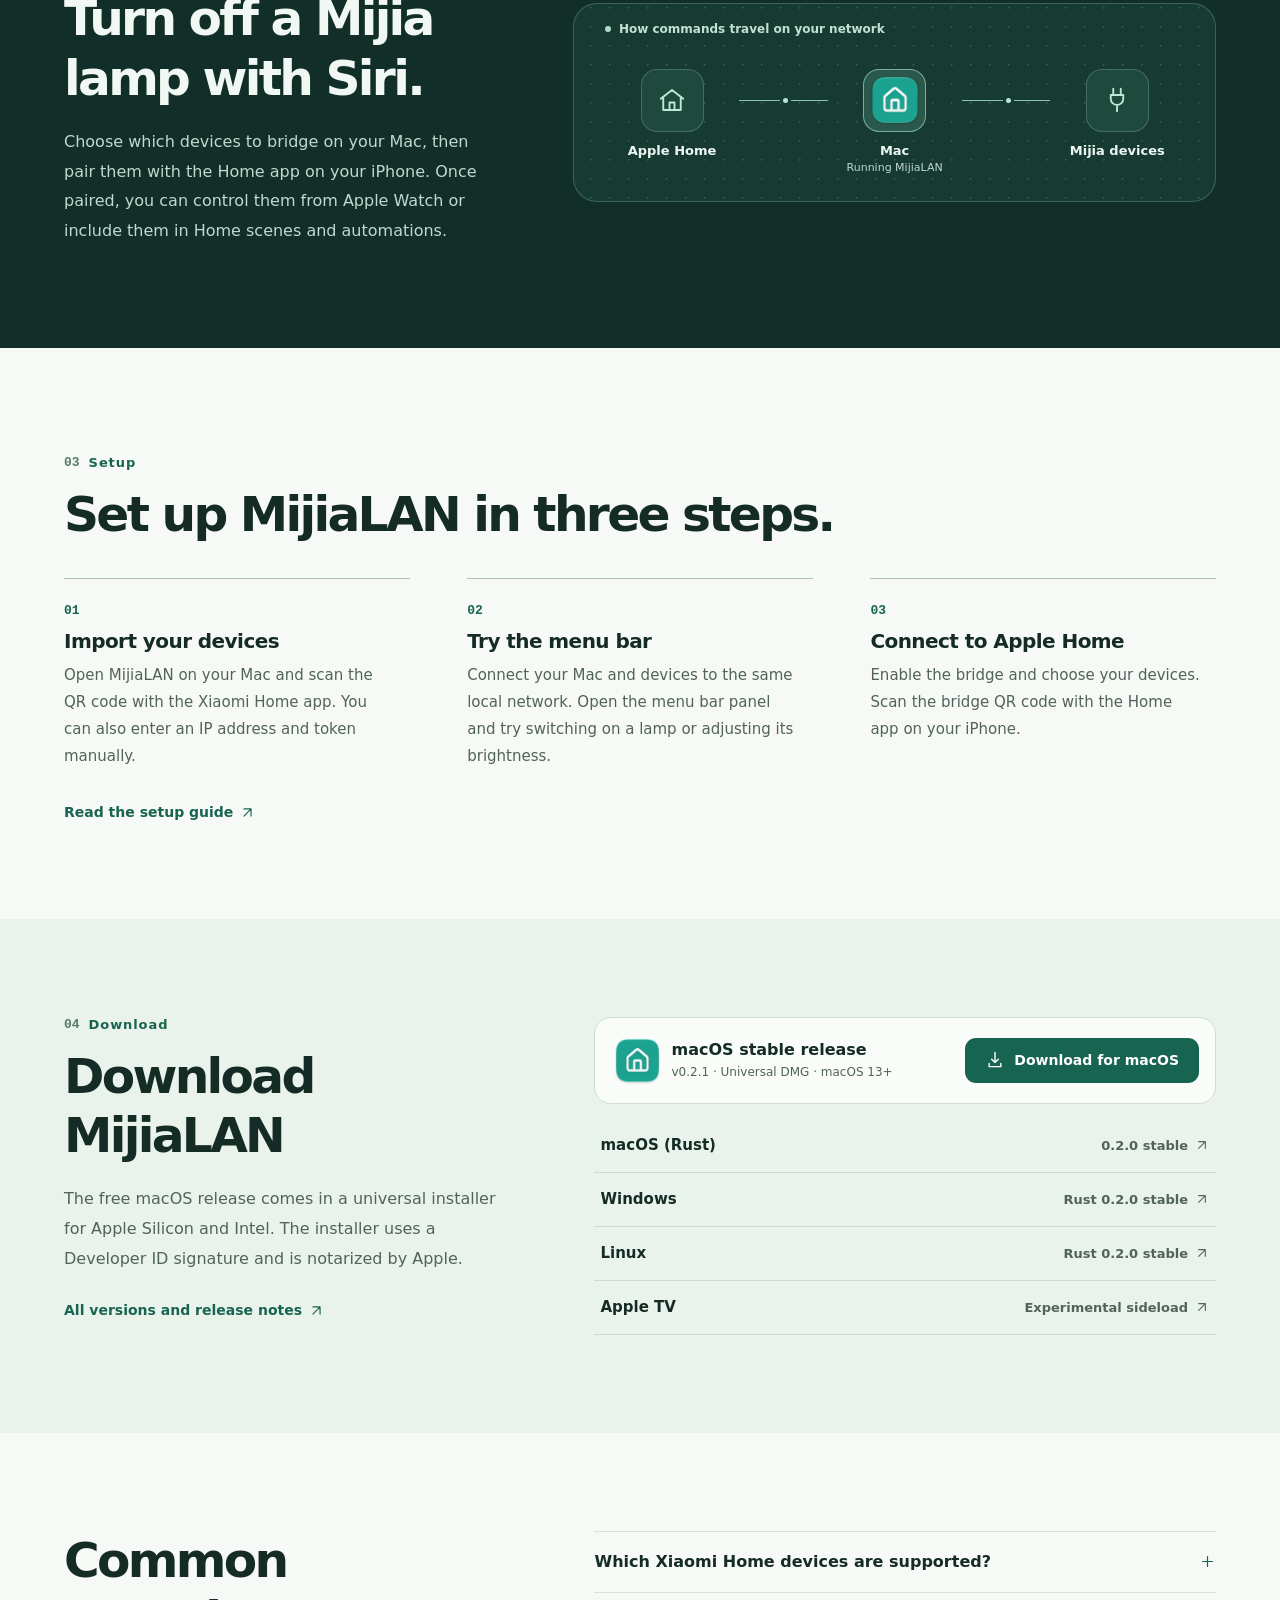
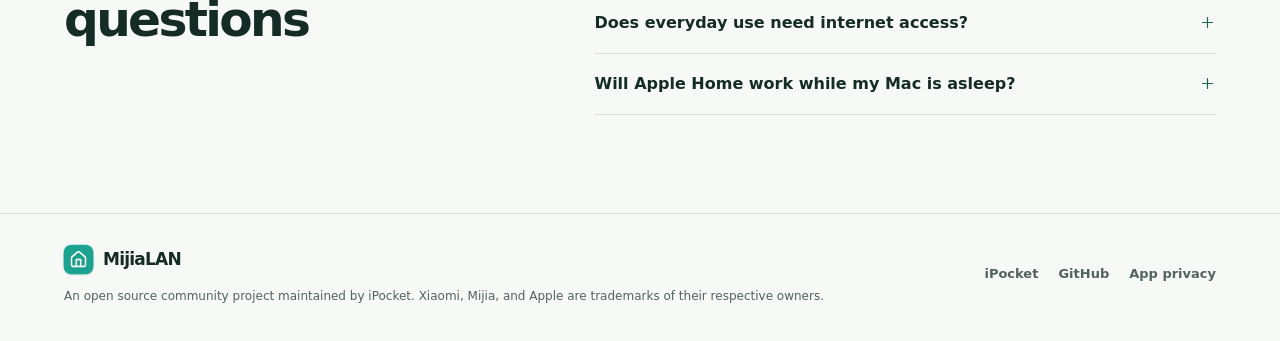
==== commit b4d3888d: "Link the native 0.2.1 Ventura download" ====
--- a/en/index.html
+++ b/en/index.html
@@ -6,7 +6,7 @@
     <meta name="theme-color" content="#f7f9f6" />
     <meta
       name="description"
-      content="Control compatible Xiaomi Home devices from your Mac menu bar and bridge them to Apple Home (HomeKit) over your local network. Free and open source for macOS 15+."
+      content="Control compatible Xiaomi Home devices from your Mac menu bar and bridge them to Apple Home (HomeKit) over your local network. Free and open source for macOS 13+."
     />
     <meta name="robots" content="max-image-preview:large" />
     <title>Local Xiaomi Home Control &amp; HomeKit Bridge | MijiaLAN</title>
@@ -131,7 +131,7 @@
                 type="button"
                 data-option-platform="macos"
                 data-label="Download for macOS"
-                data-requirements="macOS 15 or later · Apple Silicon and Intel"
+                data-requirements="macOS 13 or later · Apple Silicon and Intel"
                 aria-pressed="false"
               >
                 <strong>macOS</strong>
@@ -346,12 +346,12 @@
                 <img src="../assets/mijialan-icon.png" width="53" height="53" alt="" loading="lazy" />
                 <div>
                   <h3>macOS stable release</h3>
-                  <p>v0.2.0 · Universal DMG · macOS 15+</p>
+                  <p>v0.2.1 · Universal DMG · macOS 13+</p>
                 </div>
               </div>
               <a
                 class="button button-primary"
-                href="https://github.com/iPocket-APP/MijiaLAN/releases/download/v0.2.0/MijiaLAN-0.2.0-universal.dmg"
+                href="https://github.com/iPocket-APP/MijiaLAN/releases/download/v0.2.1/MijiaLAN-0.2.1-universal.dmg"
                 data-download-placement="download_section"
                 data-download-platform="macos"
               >
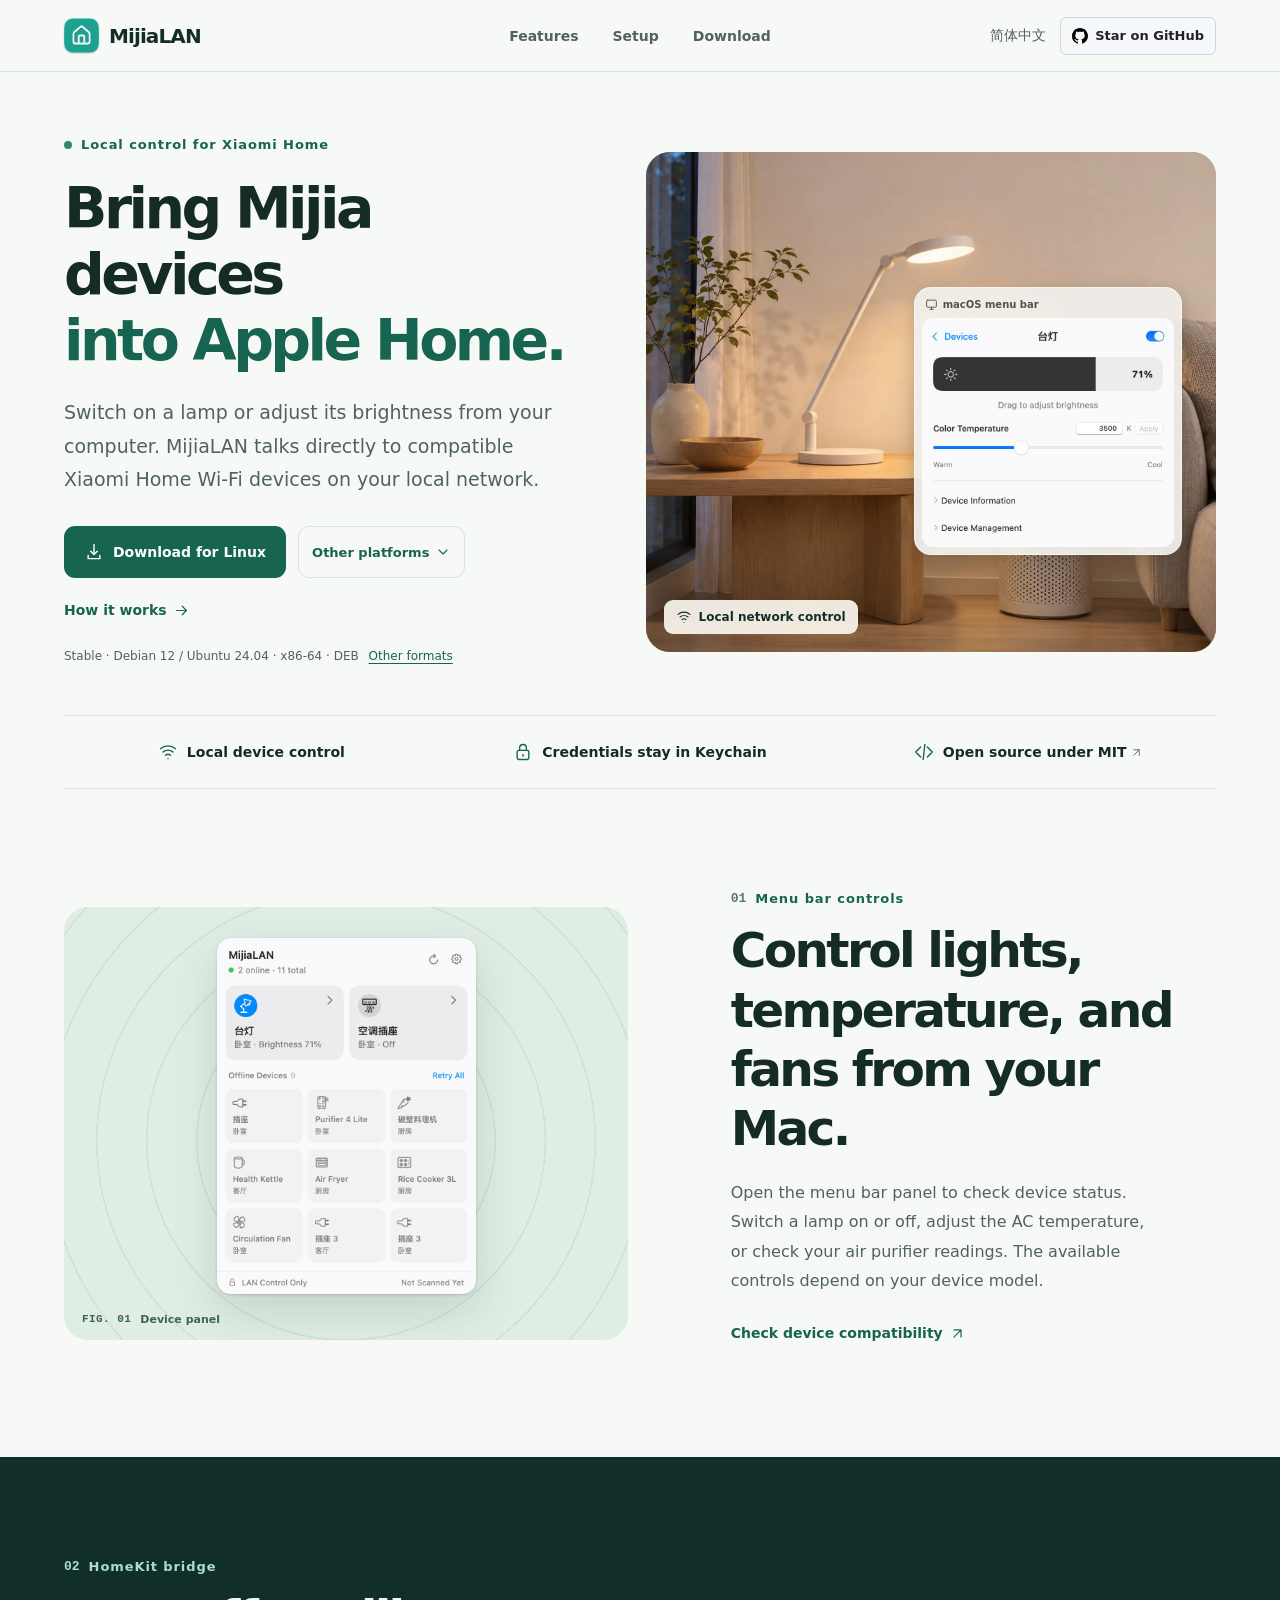
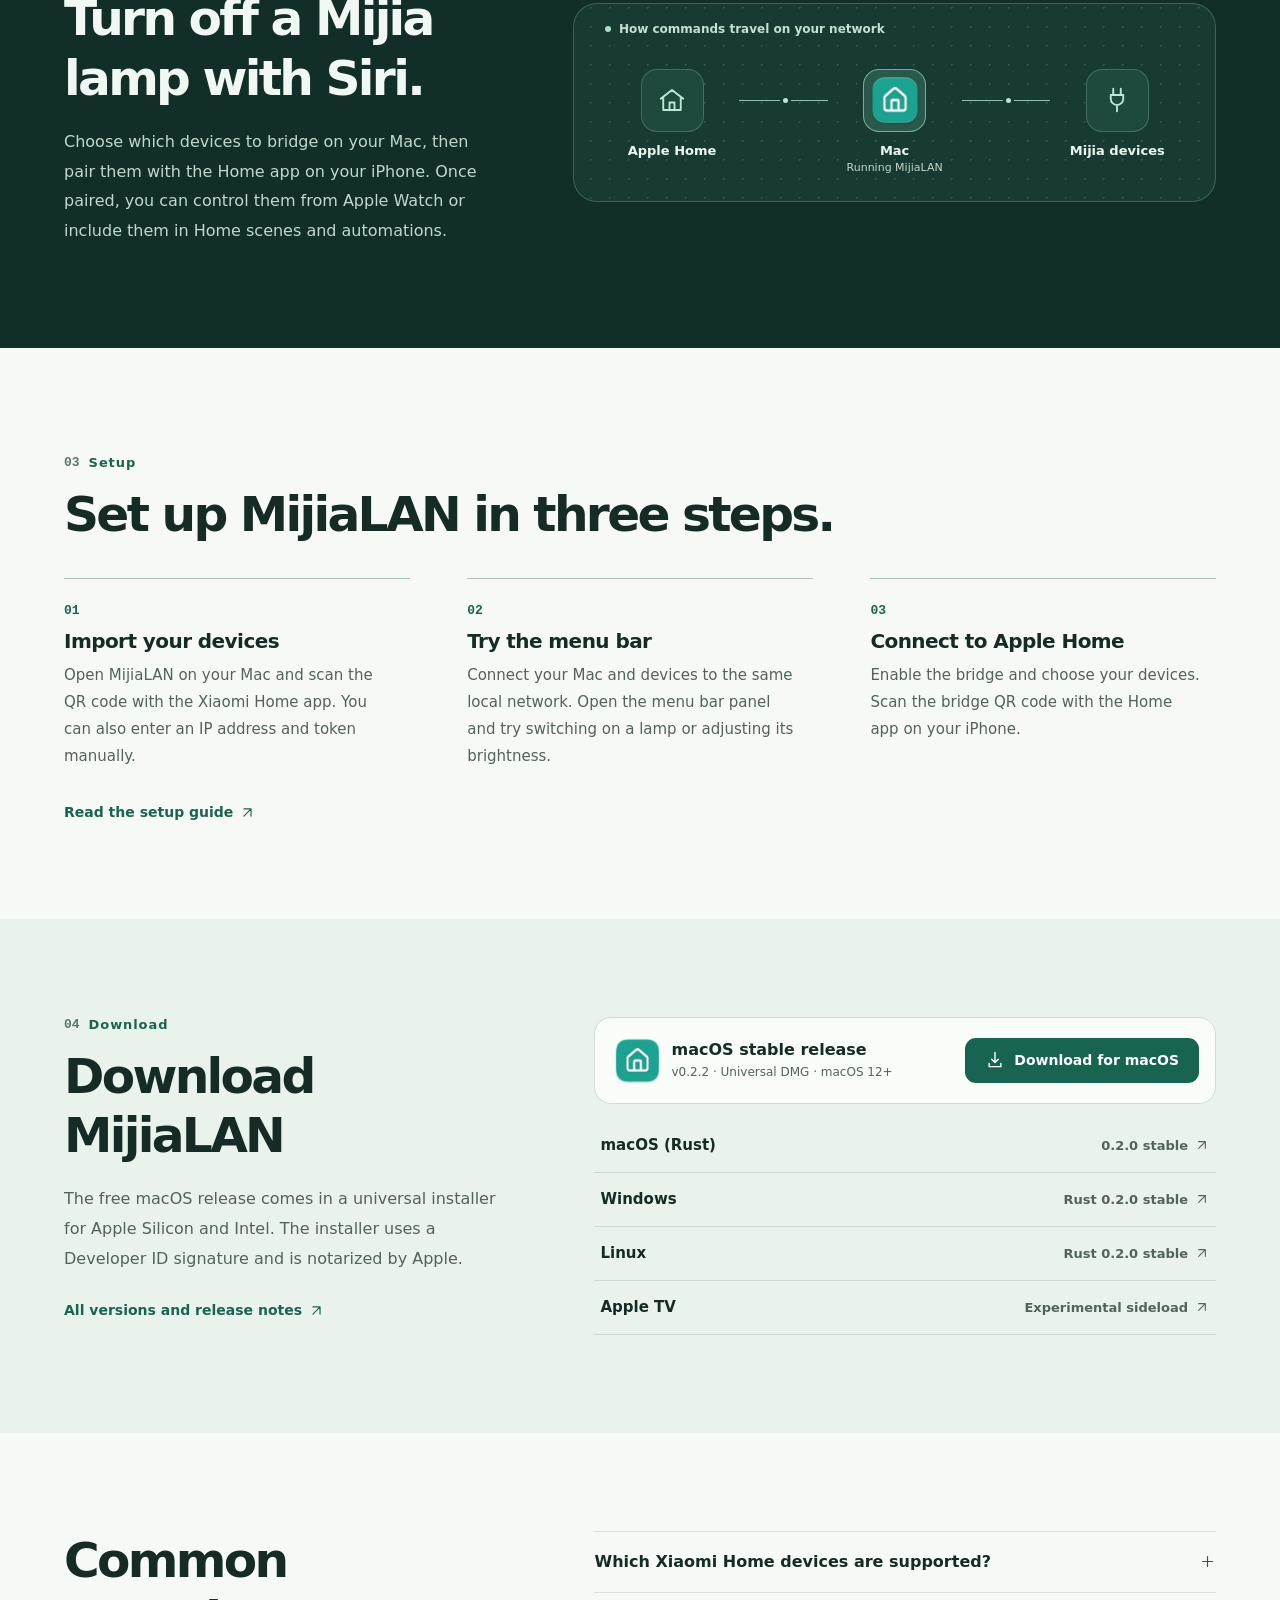
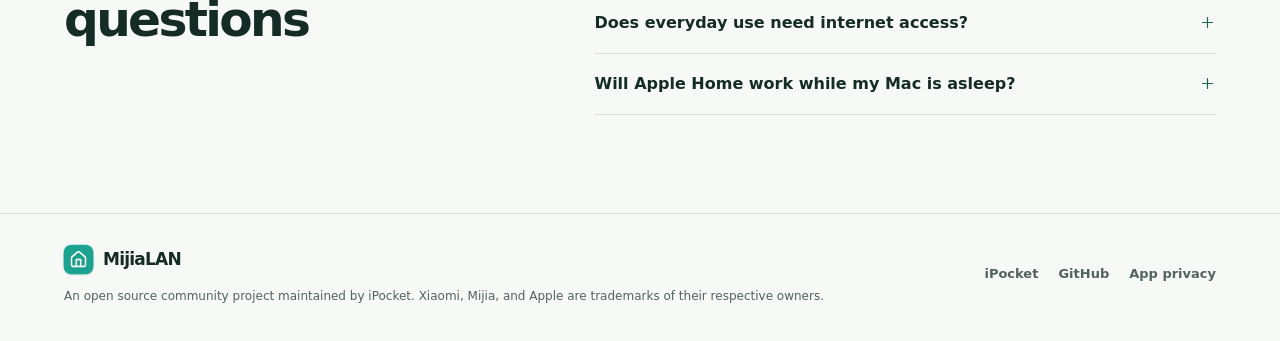
==== commit 7712d4c5: "Link the native 0.2.2 Monterey download" ====
--- a/en/index.html
+++ b/en/index.html
@@ -6,7 +6,7 @@
     <meta name="theme-color" content="#f7f9f6" />
     <meta
       name="description"
-      content="Control compatible Xiaomi Home devices from your Mac menu bar and bridge them to Apple Home (HomeKit) over your local network. Free and open source for macOS 13+."
+      content="Control compatible Xiaomi Home devices from your Mac menu bar and bridge them to Apple Home (HomeKit) over your local network. Free and open source for macOS 12+."
     />
     <meta name="robots" content="max-image-preview:large" />
     <title>Local Xiaomi Home Control &amp; HomeKit Bridge | MijiaLAN</title>
@@ -131,7 +131,7 @@
                 type="button"
                 data-option-platform="macos"
                 data-label="Download for macOS"
-                data-requirements="macOS 13 or later · Apple Silicon and Intel"
+                data-requirements="macOS 12 or later · Apple Silicon and Intel"
                 aria-pressed="false"
               >
                 <strong>macOS</strong>
@@ -346,12 +346,12 @@
                 <img src="../assets/mijialan-icon.png" width="53" height="53" alt="" loading="lazy" />
                 <div>
                   <h3>macOS stable release</h3>
-                  <p>v0.2.1 · Universal DMG · macOS 13+</p>
+                  <p>v0.2.2 · Universal DMG · macOS 12+</p>
                 </div>
               </div>
               <a
                 class="button button-primary"
-                href="https://github.com/iPocket-APP/MijiaLAN/releases/download/v0.2.1/MijiaLAN-0.2.1-universal.dmg"
+                href="https://github.com/iPocket-APP/MijiaLAN/releases/download/v0.2.2/MijiaLAN-0.2.2-universal.dmg"
                 data-download-placement="download_section"
                 data-download-platform="macos"
               >
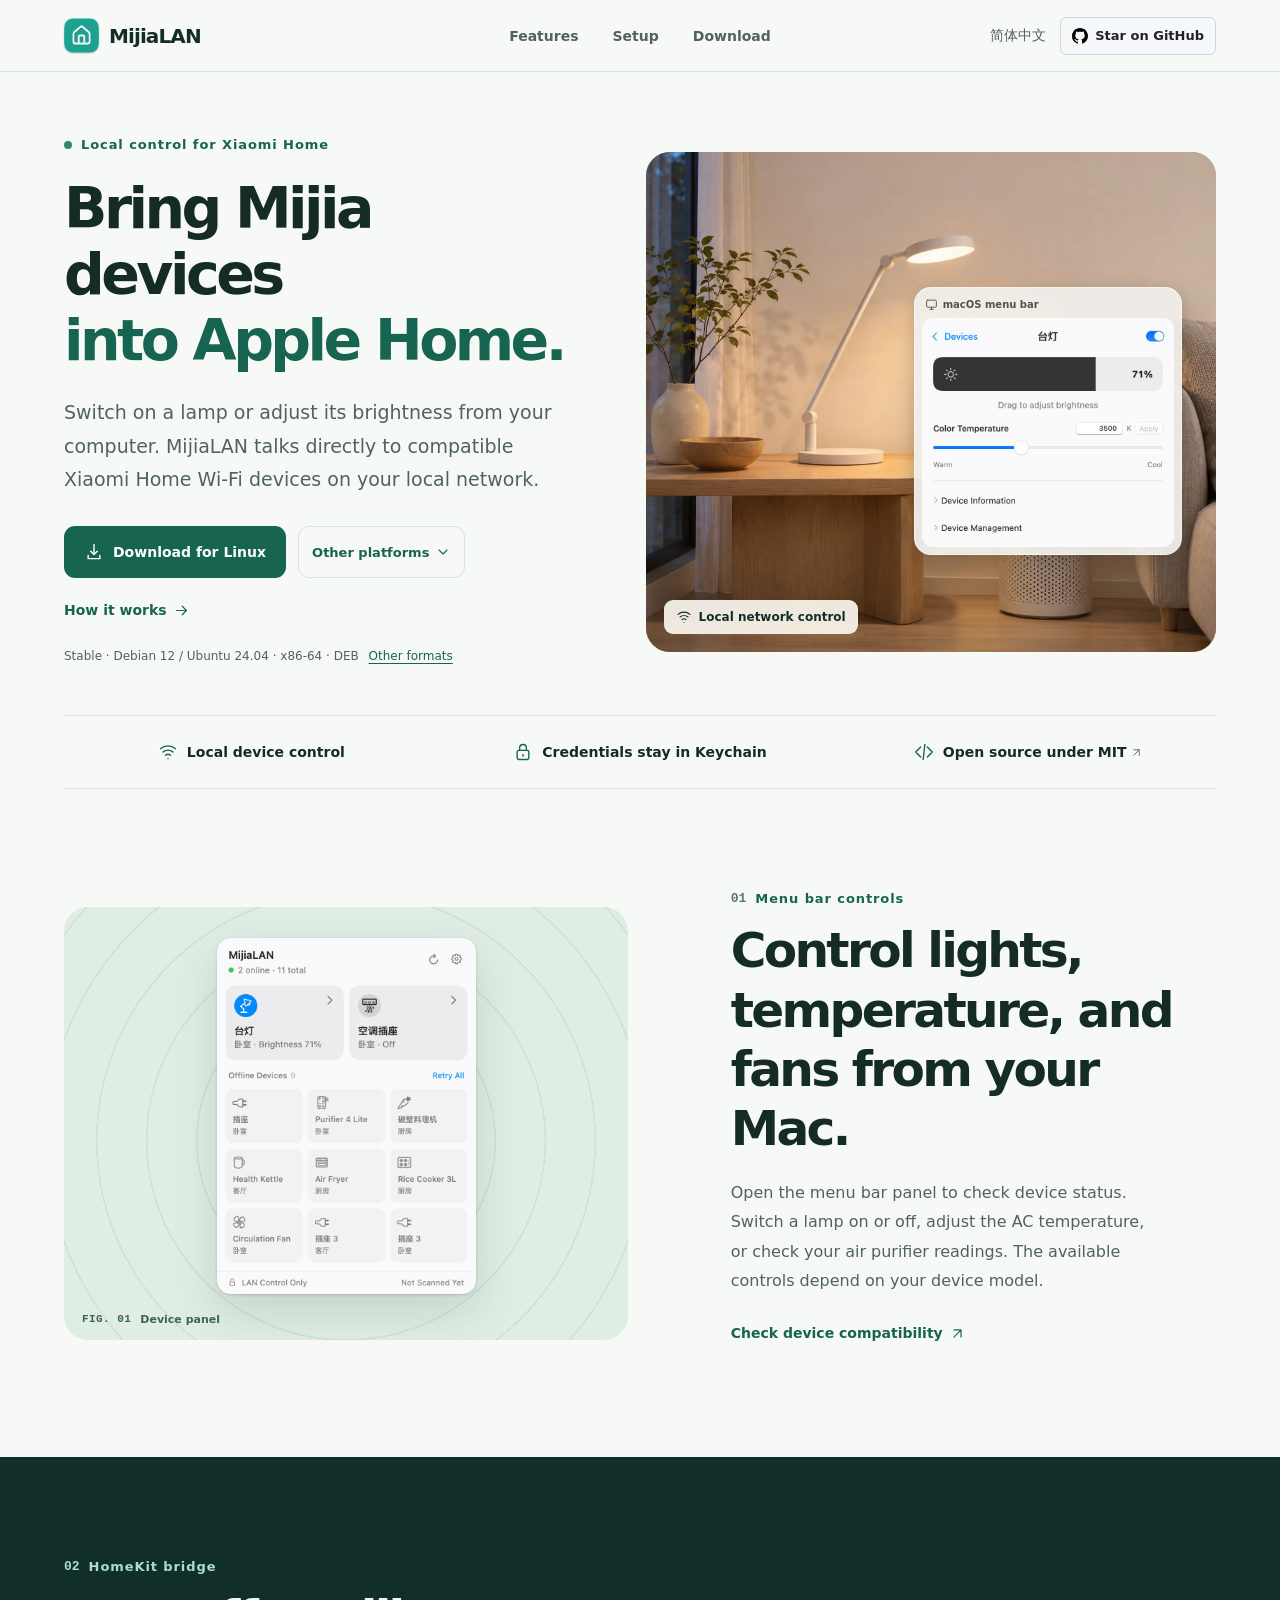
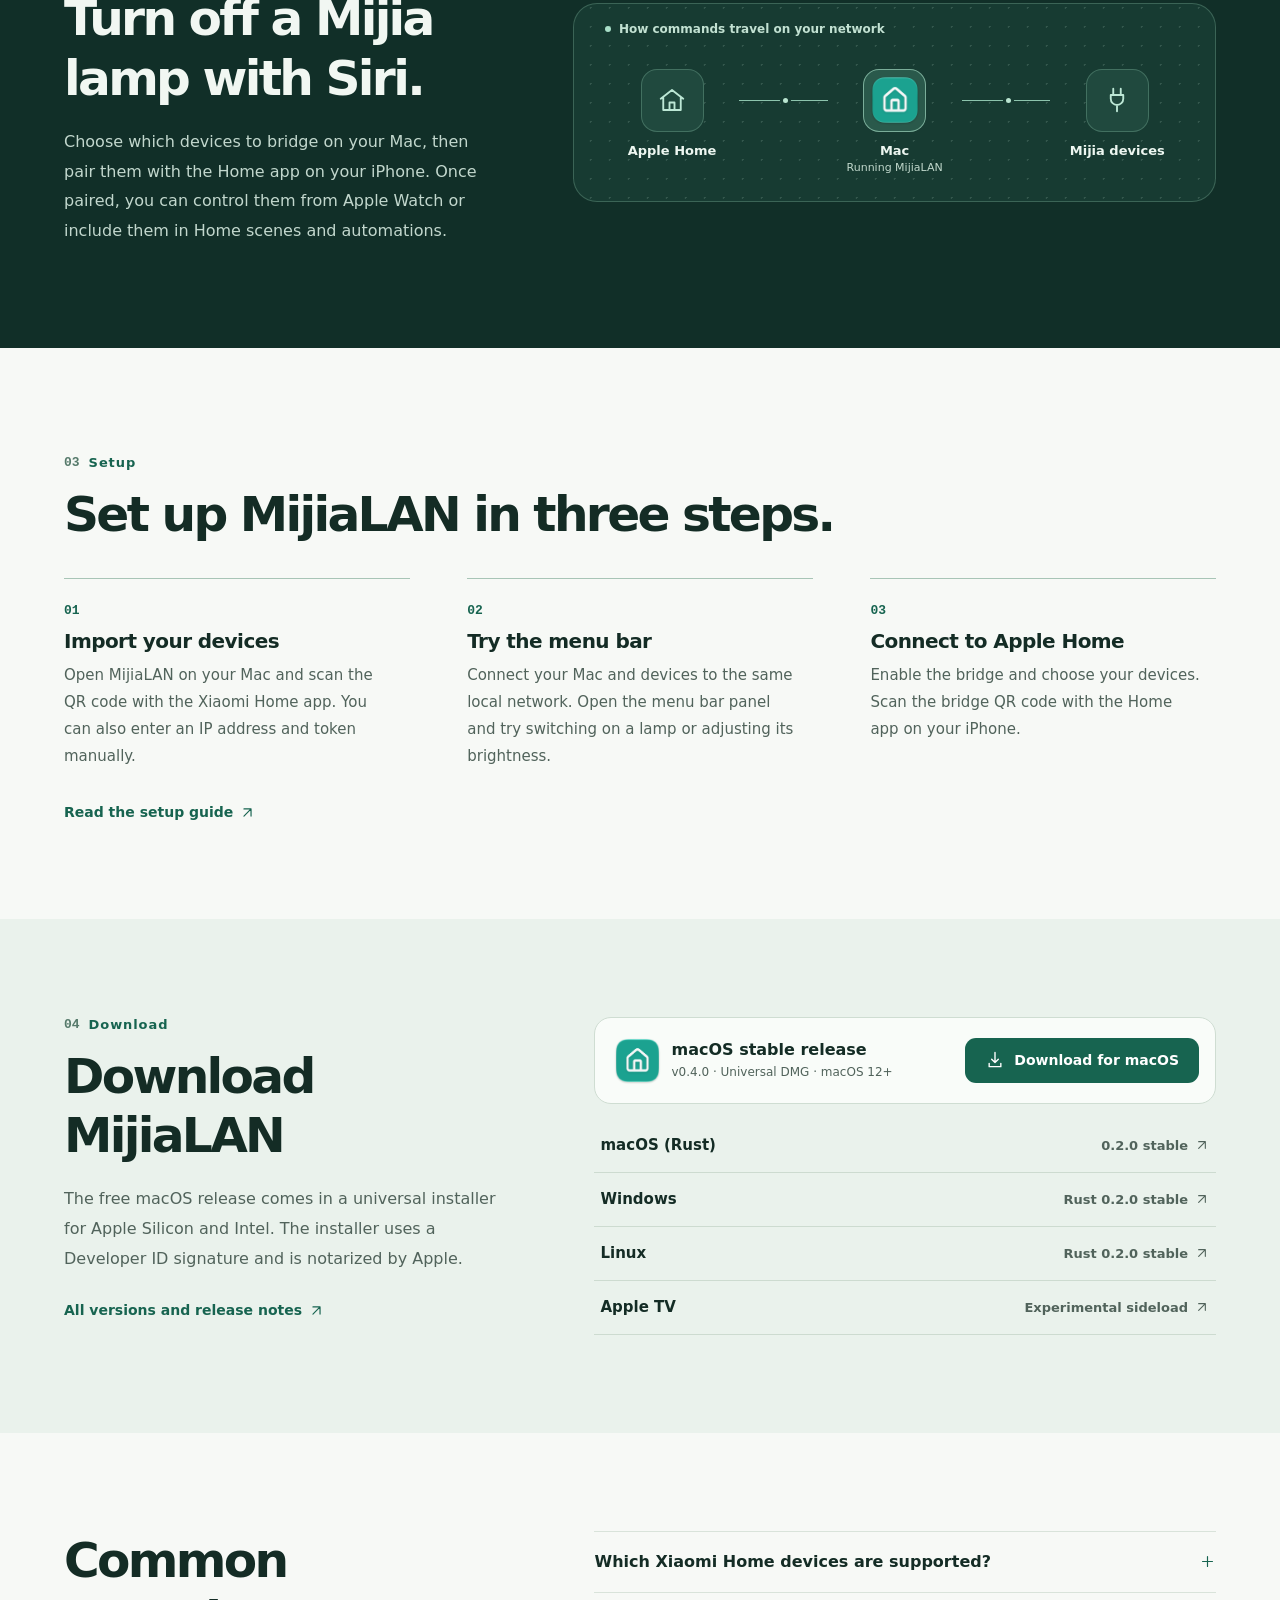
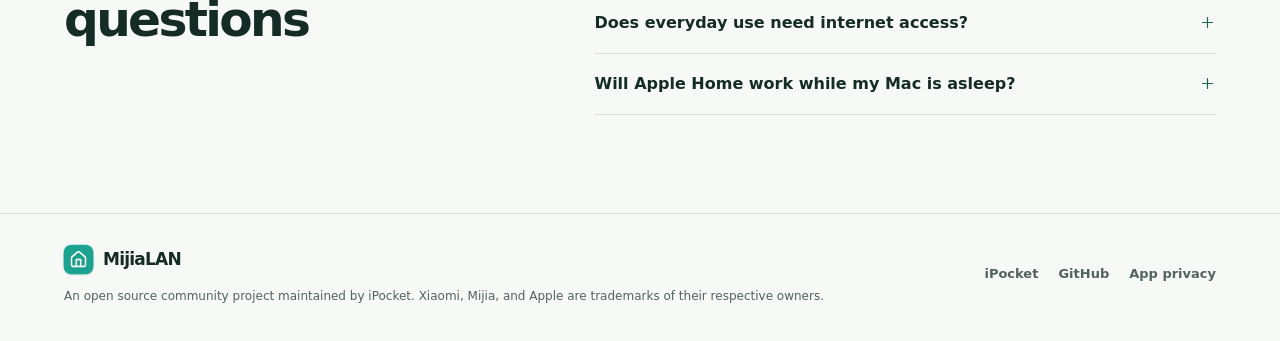
==== commit a39f8414: "Link the native MijiaLAN 0.4.0 download" ====
--- a/en/index.html
+++ b/en/index.html
@@ -346,12 +346,12 @@
                 <img src="../assets/mijialan-icon.png" width="53" height="53" alt="" loading="lazy" />
                 <div>
                   <h3>macOS stable release</h3>
-                  <p>v0.2.2 · Universal DMG · macOS 12+</p>
+                  <p>v0.4.0 · Universal DMG · macOS 12+</p>
                 </div>
               </div>
               <a
                 class="button button-primary"
-                href="https://github.com/iPocket-APP/MijiaLAN/releases/download/v0.2.2/MijiaLAN-0.2.2-universal.dmg"
+                href="https://github.com/iPocket-APP/MijiaLAN/releases/download/v0.4.0/MijiaLAN-0.4.0-universal.dmg"
                 data-download-placement="download_section"
                 data-download-platform="macos"
               >
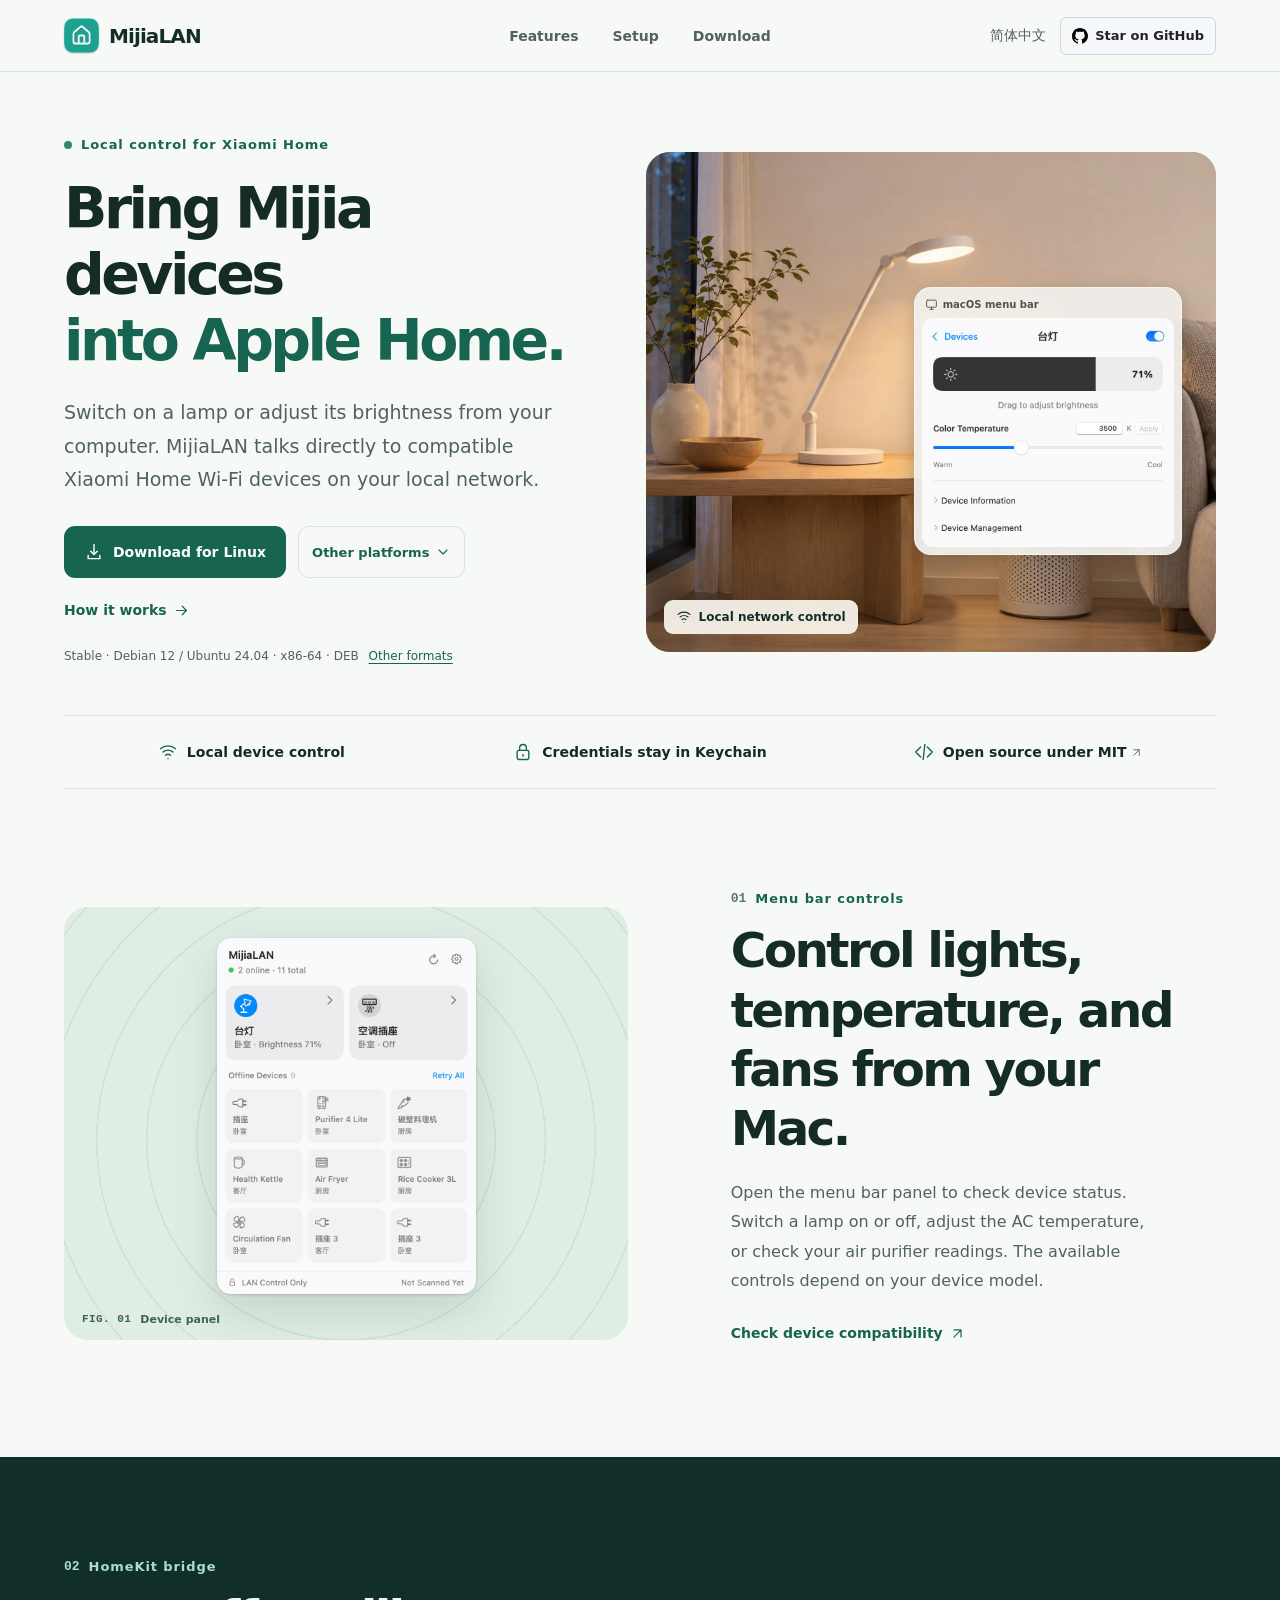
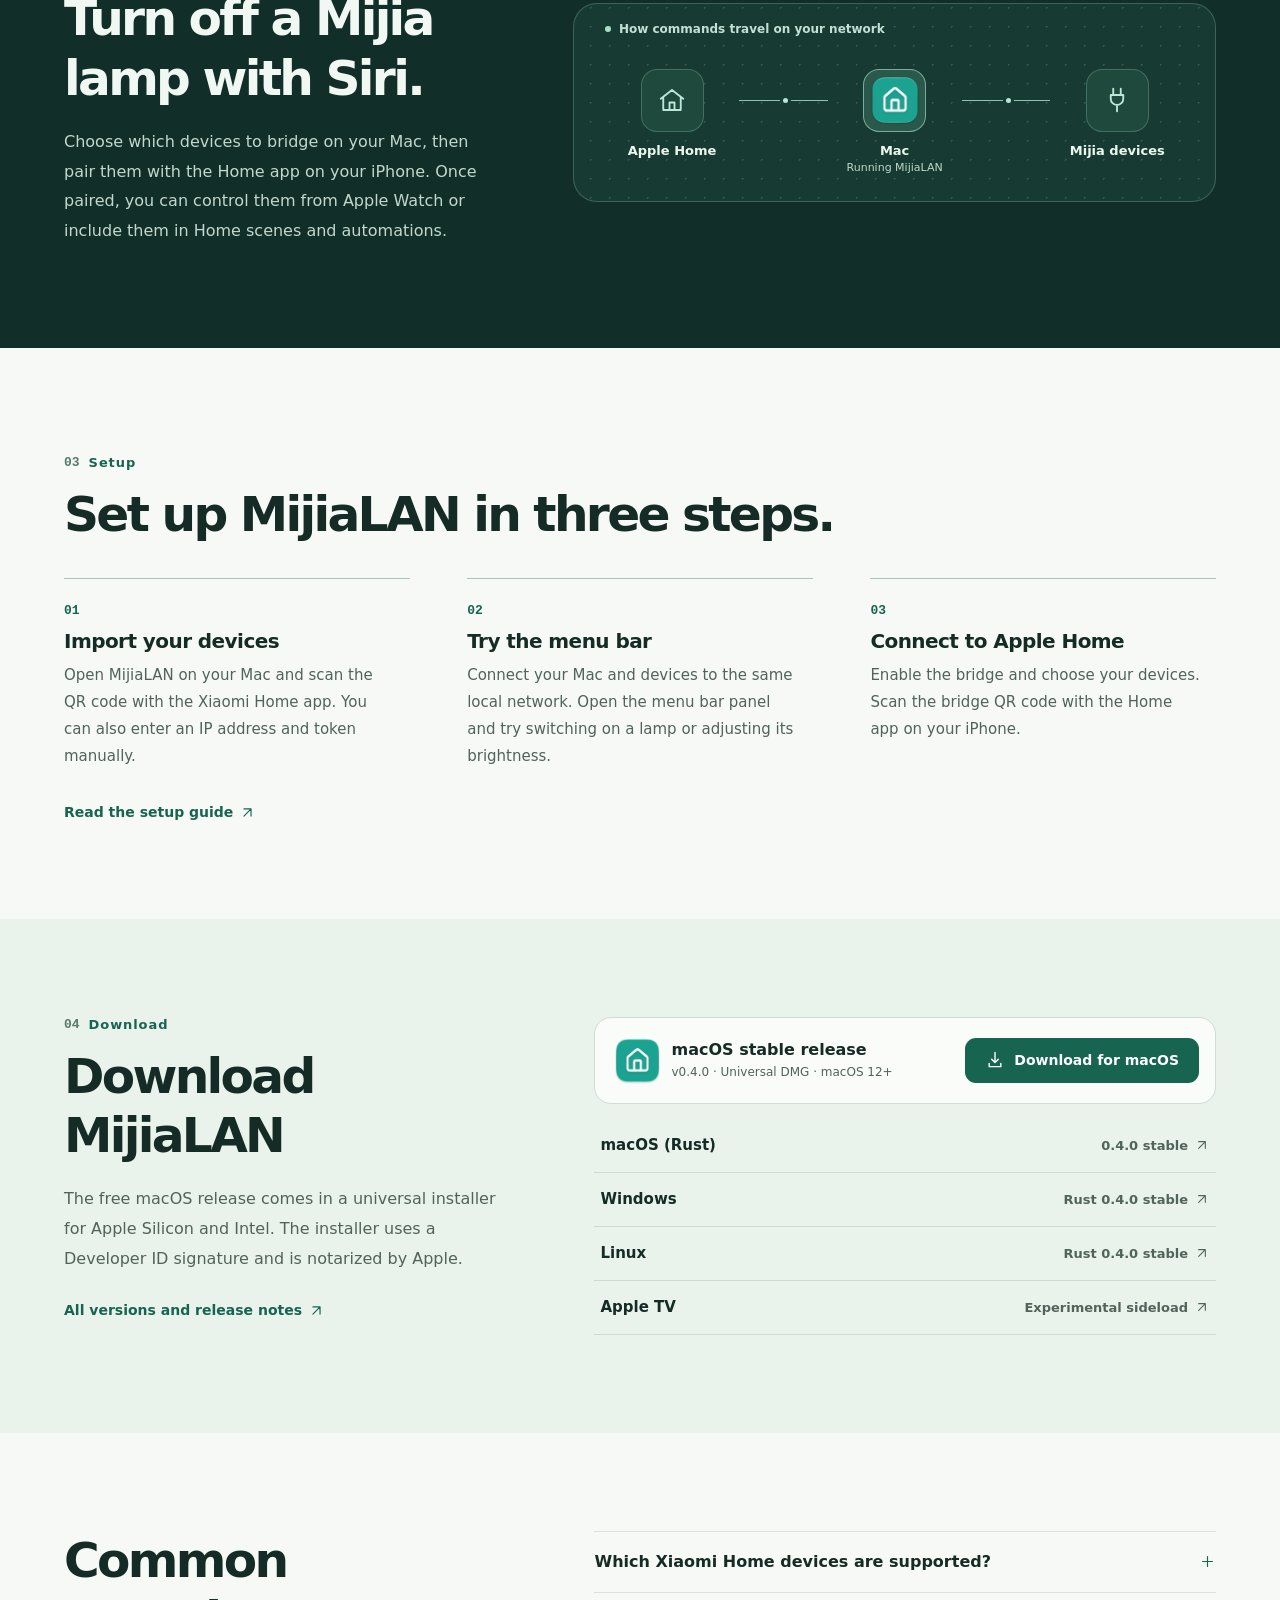
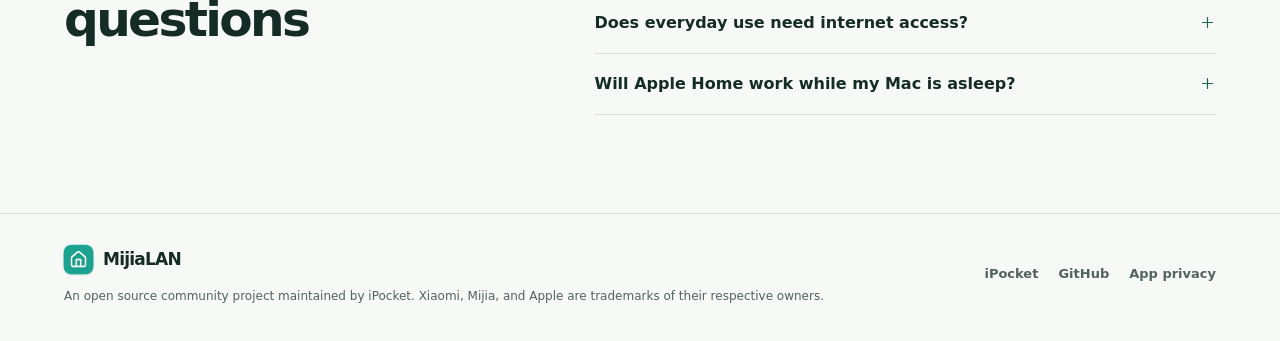
==== commit e4331ac1: "Link the MijiaLAN Rust 0.4.0 stable downloads" ====
--- a/en/index.html
+++ b/en/index.html
@@ -32,7 +32,7 @@
     <meta name="twitter:image:alt" content="The MijiaLAN icon next to a living room lit by a desk lamp." />
     <link rel="icon" type="image/png" href="../assets/mijialan-icon.png" />
     <link rel="stylesheet" href="../styles.css?v=regional-analytics" />
-    <script defer src="../downloads.js?v=rs-0.2.0-b16"></script>
+    <script defer src="../downloads.js?v=rs-0.4.0-b17"></script>
     <script defer src="../analytics.js?v=regional-analytics"></script>
   </head>
   <body>
@@ -360,30 +360,30 @@
             </div>
             <ul class="platform-links" aria-label="Other editions and platforms">
               <li>
-                <a href="https://github.com/iPocket-APP/MijiaLAN/releases/tag/rs-v0.2.0-b16"
+                <a href="https://github.com/iPocket-APP/MijiaLAN/releases/tag/rs-v0.4.0-b17"
                   ><span>macOS (Rust)</span
                   ><span class="platform-status"
-                    >0.2.0 stable
+                    >0.4.0 stable
                     <svg class="icon" aria-hidden="true"><use href="#icon-external" /></svg></span
                 ></a>
               </li>
               <li>
                 <a
                   id="release-windows"
-                  href="https://github.com/iPocket-APP/MijiaLAN/releases/tag/rs-v0.2.0-b16"
+                  href="https://github.com/iPocket-APP/MijiaLAN/releases/tag/rs-v0.4.0-b17"
                   ><span>Windows</span
                   ><span class="platform-status"
-                    >Rust 0.2.0 stable
+                    >Rust 0.4.0 stable
                     <svg class="icon" aria-hidden="true"><use href="#icon-external" /></svg></span
                 ></a>
               </li>
               <li>
                 <a
                   id="release-linux"
-                  href="https://github.com/iPocket-APP/MijiaLAN/releases/tag/rs-v0.2.0-b16"
+                  href="https://github.com/iPocket-APP/MijiaLAN/releases/tag/rs-v0.4.0-b17"
                   ><span>Linux</span
                   ><span class="platform-status"
-                    >Rust 0.2.0 stable
+                    >Rust 0.4.0 stable
                     <svg class="icon" aria-hidden="true"><use href="#icon-external" /></svg></span
                 ></a>
               </li>
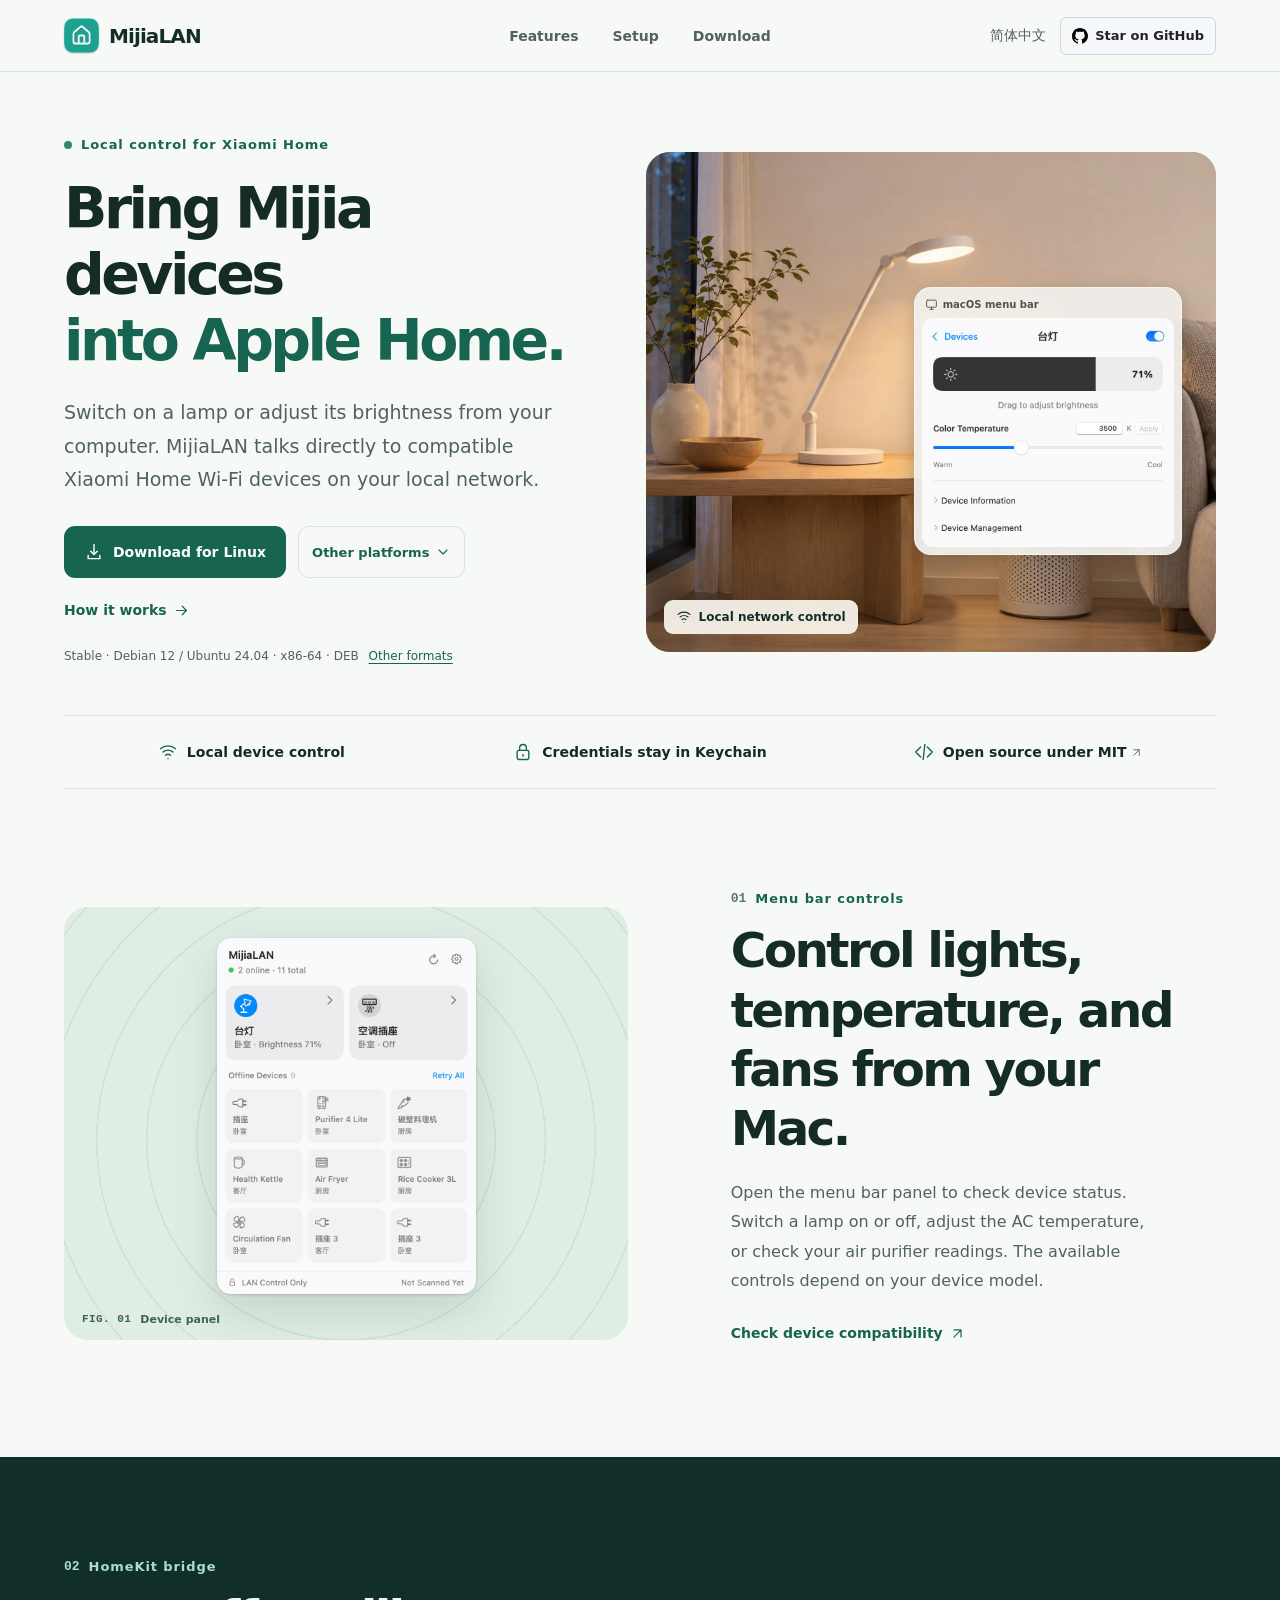
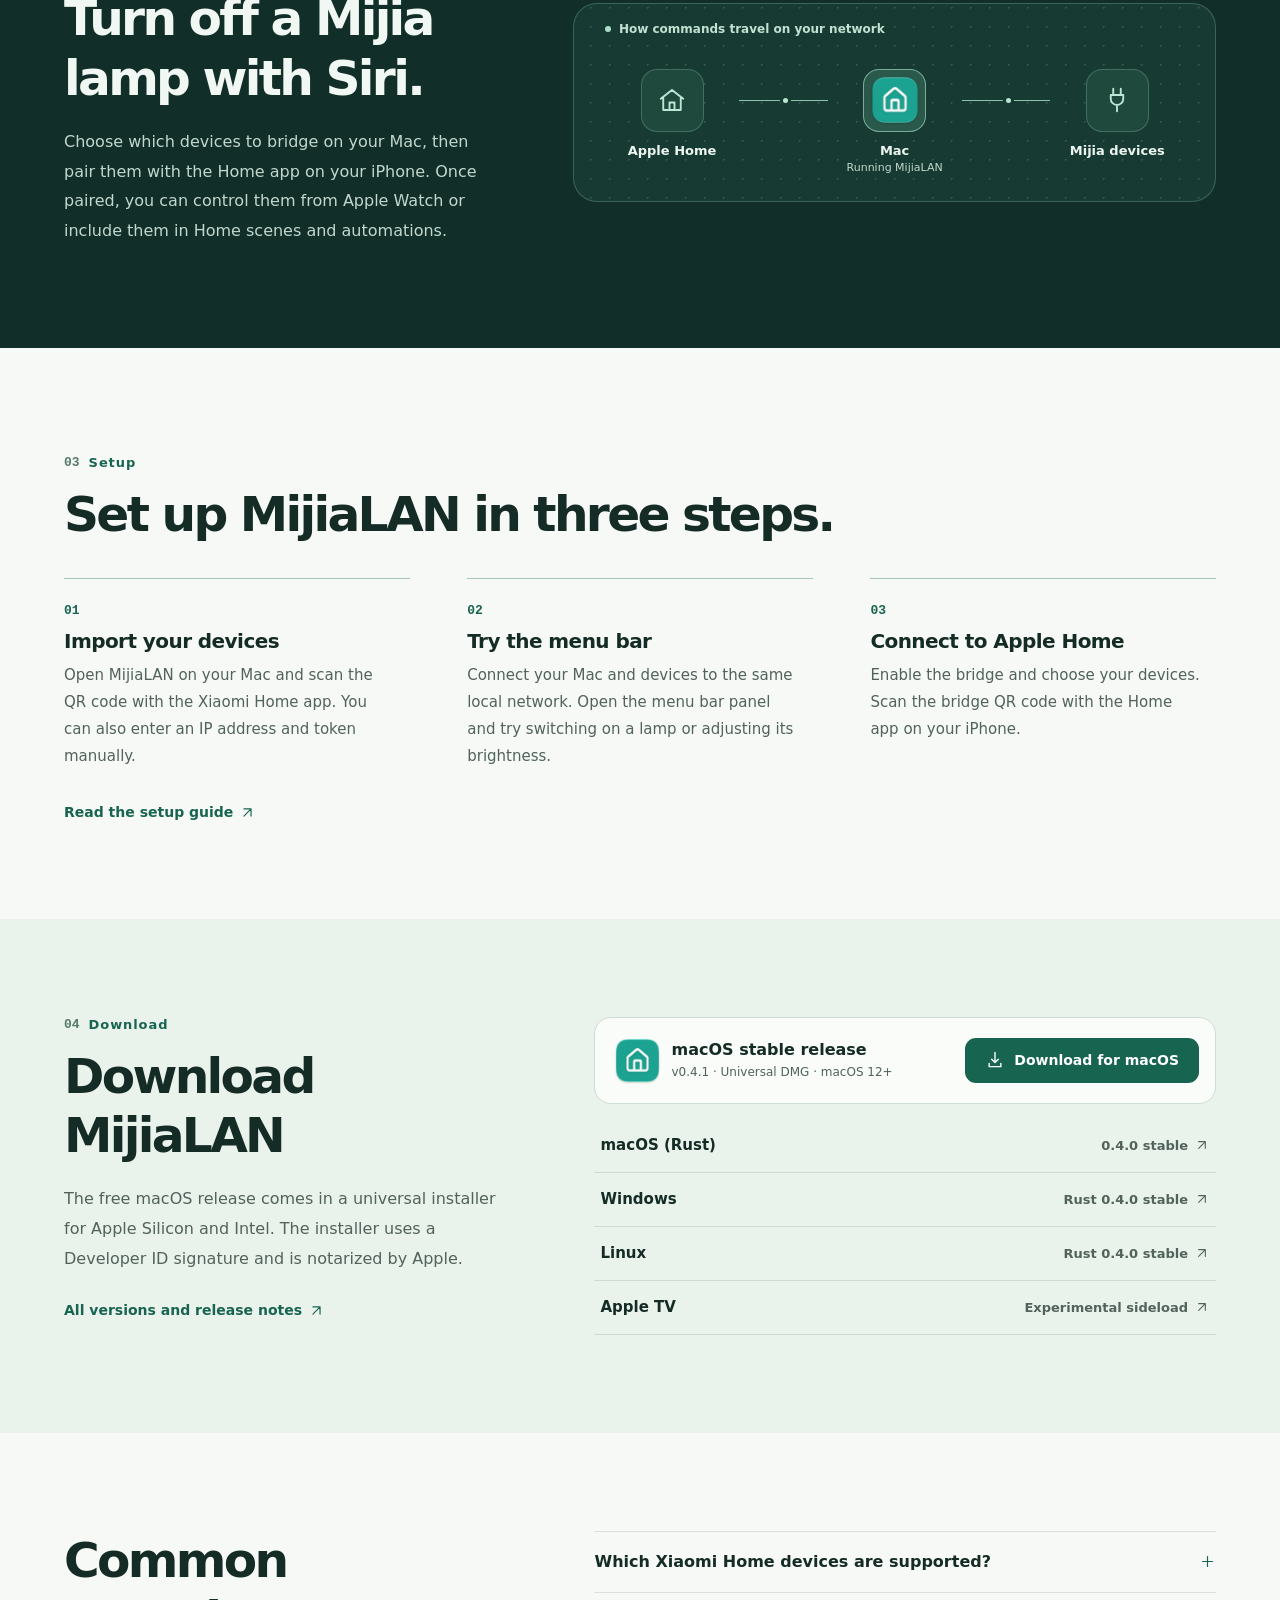
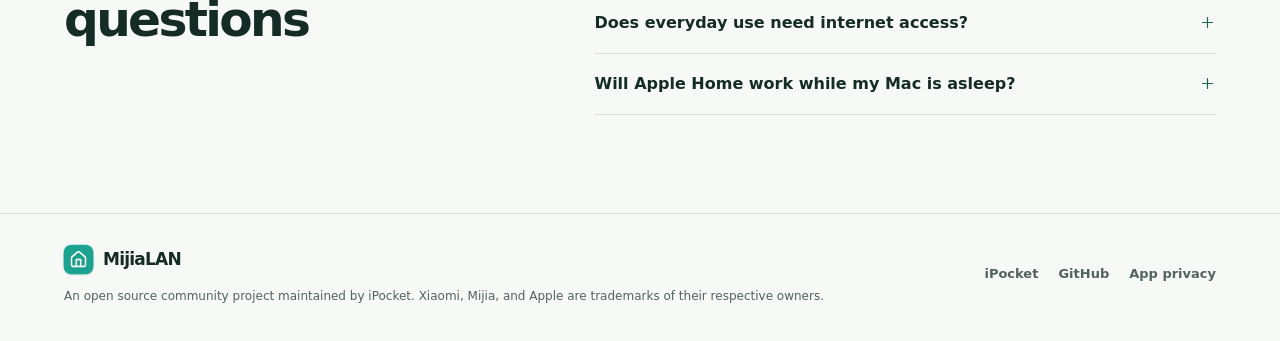
==== commit 22f410b5: "Link the native MijiaLAN 0.4.1 downloads" ====
--- a/en/index.html
+++ b/en/index.html
@@ -346,12 +346,12 @@
                 <img src="../assets/mijialan-icon.png" width="53" height="53" alt="" loading="lazy" />
                 <div>
                   <h3>macOS stable release</h3>
-                  <p>v0.4.0 · Universal DMG · macOS 12+</p>
+                  <p>v0.4.1 · Universal DMG · macOS 12+</p>
                 </div>
               </div>
               <a
                 class="button button-primary"
-                href="https://github.com/iPocket-APP/MijiaLAN/releases/download/v0.4.0/MijiaLAN-0.4.0-universal.dmg"
+                href="https://github.com/iPocket-APP/MijiaLAN/releases/download/v0.4.1/MijiaLAN-0.4.1-universal.dmg"
                 data-download-placement="download_section"
                 data-download-platform="macos"
               >
